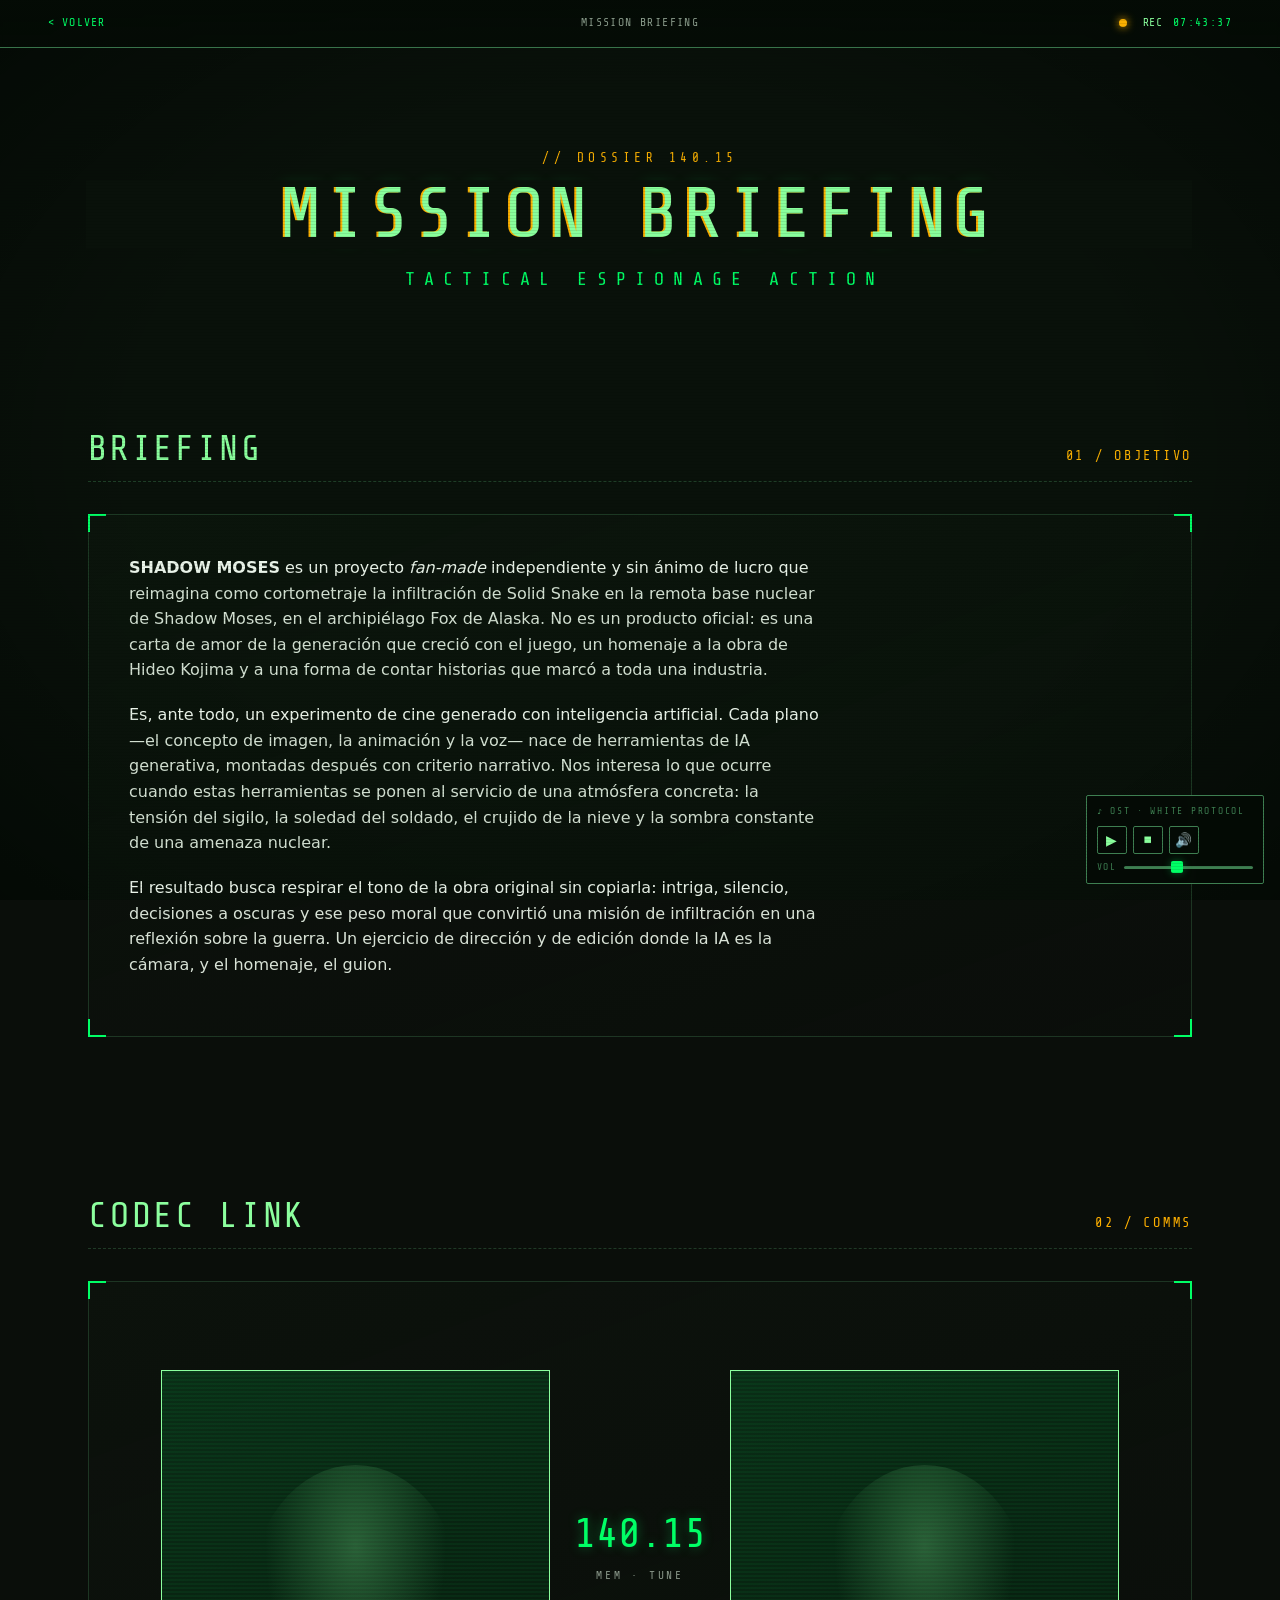
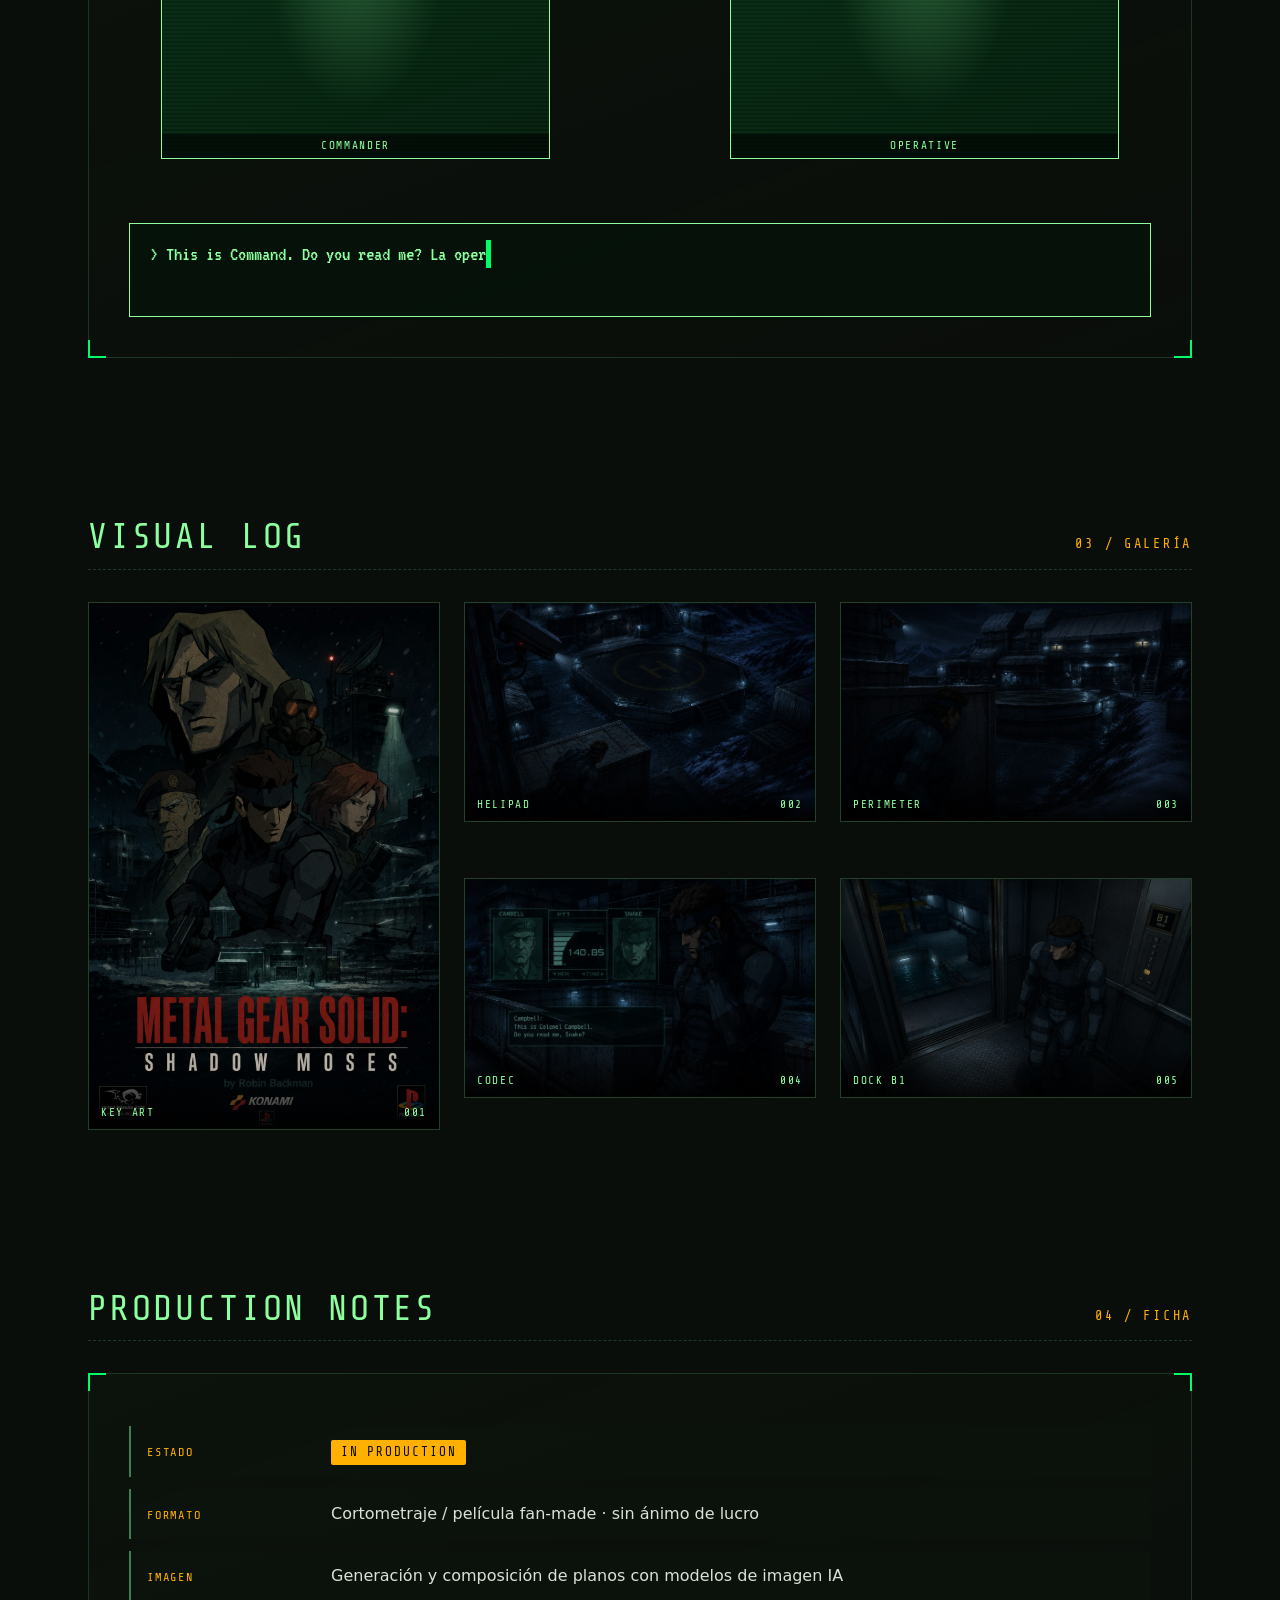
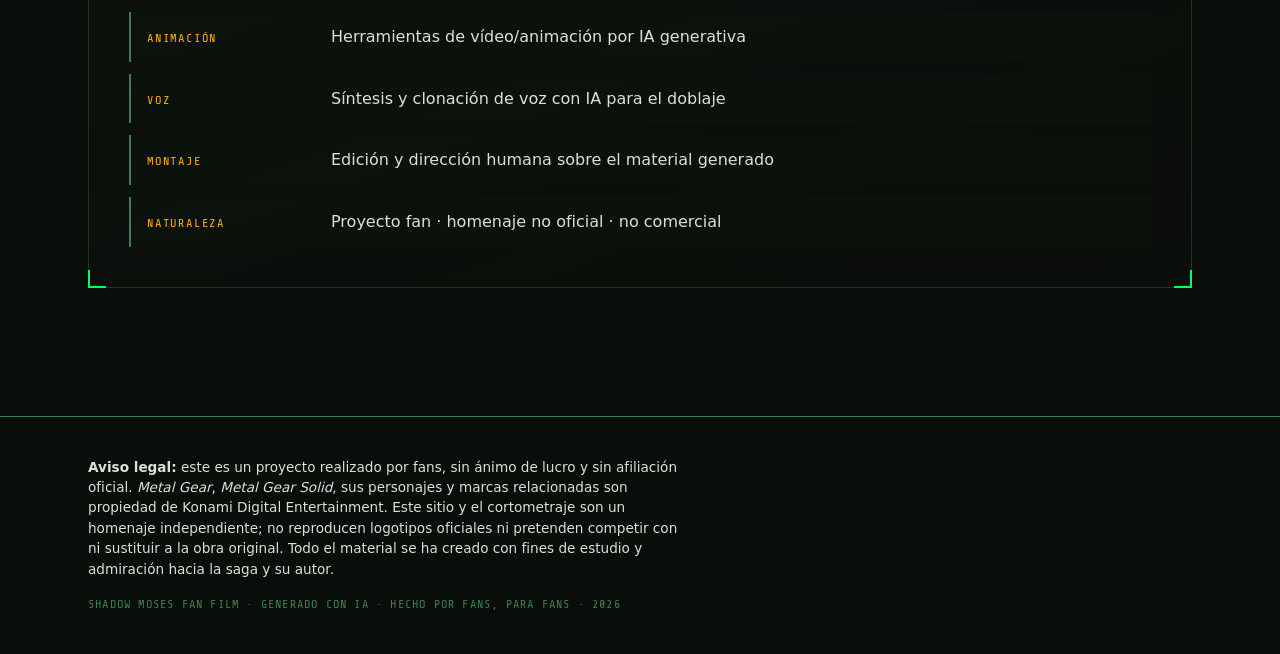
==== proyecto.html @ f2af7241 "feat: SHADOW MOSES fan-film site — landing with CODEC intro (call + voice) and project page with gal" ====
<!DOCTYPE html>
<html lang="es">
<head>
  <meta charset="UTF-8">
  <meta name="viewport" content="width=device-width, initial-scale=1.0">
  <title>MISSION BRIEFING — SHADOW MOSES · El Proyecto</title>
  <meta name="description" content="Briefing del fan film SHADOW MOSES: un experimento de cine con IA que reimagina la infiltración de Solid Snake. Galería, notas de producción y disclaimer.">
  <meta name="theme-color" content="#0a0e0a">

  <link rel="preconnect" href="https://fonts.googleapis.com">
  <link rel="preconnect" href="https://fonts.gstatic.com" crossorigin>
  <link href="https://fonts.googleapis.com/css2?family=Share+Tech+Mono&family=VT323&display=swap" rel="stylesheet">

  <link rel="stylesheet" href="css/styles.css">
</head>
<body>
  <a href="#main" class="skip-link">Saltar al contenido</a>
  <div class="crt-overlay" aria-hidden="true"></div>

  <!-- ===== BARRA HUD SUPERIOR con navegación de vuelta ===== -->
  <header class="hud-bar">
    <div class="hud-bar__seg">
      <!-- Navegación de vuelta a la landing -->
      <a href="index.html" class="hud-bar__back">&lt; VOLVER</a>
    </div>
    <div class="hud-bar__seg hud-bar__seg--center">
      <span class="hud-bar__label">MISSION BRIEFING</span>
    </div>
    <div class="hud-bar__seg hud-bar__status">
      <span class="hud-text">REC</span>
      <span class="hud-bar__value" id="hud-clock" aria-hidden="true">--:--:--</span>
    </div>
  </header>

  <main id="main" class="page">
    <div class="container">

      <!-- ===== CABECERA DE PROYECTO ===== -->
      <header class="brief-header reveal">
        <p class="eyebrow">// DOSSIER 140.15</p>
        <h1 class="glitch" data-text="MISSION BRIEFING">MISSION BRIEFING</h1>
        <p class="tagline">TACTICAL ESPIONAGE ACTION</p>
      </header>

      <!-- ===== SECCIÓN 1 · BRIEFING ===== -->
      <section class="section reveal" id="briefing" aria-labelledby="briefing-title">
        <div class="section__head">
          <h2 id="briefing-title">Briefing</h2>
          <span class="section__code">01 / OBJETIVO</span>
        </div>
        <div class="prose hud-frame">
          <span class="hud-frame__corners" aria-hidden="true"></span>
          <p>
            <strong>SHADOW MOSES</strong> es un proyecto <em>fan-made</em> independiente y sin
            ánimo de lucro que reimagina como cortometraje la infiltración de Solid Snake en
            la remota base nuclear de Shadow Moses, en el archipiélago Fox de Alaska. No es un
            producto oficial: es una carta de amor de la generación que creció con el juego,
            un homenaje a la obra de Hideo Kojima y a una forma de contar historias que marcó
            a toda una industria.
          </p>
          <p>
            Es, ante todo, un experimento de cine generado con inteligencia artificial. Cada
            plano —el concepto de imagen, la animación y la voz— nace de herramientas de IA
            generativa, montadas después con criterio narrativo. Nos interesa lo que ocurre
            cuando estas herramientas se ponen al servicio de una atmósfera concreta: la
            tensión del sigilo, la soledad del soldado, el crujido de la nieve y la sombra
            constante de una amenaza nuclear.
          </p>
          <p>
            El resultado busca respirar el tono de la obra original sin copiarla: intriga,
            silencio, decisiones a oscuras y ese peso moral que convirtió una misión de
            infiltración en una reflexión sobre la guerra. Un ejercicio de dirección y de
            edición donde la IA es la cámara, y el homenaje, el guion.
          </p>
        </div>
      </section>

      <!-- ===== SECCIÓN 2 · CODEC (elemento firma) ===== -->
      <section class="section reveal" id="codec" aria-labelledby="codec-title">
        <div class="section__head">
          <h2 id="codec-title">Codec Link</h2>
          <span class="section__code">02 / COMMS</span>
        </div>

        <div class="codec hud-frame">
          <span class="hud-frame__corners" aria-hidden="true"></span>
          <div class="codec__screen">
            <!-- Retrato izquierdo (silueta genérica, sin assets con copyright) -->
            <div class="codec__portrait" aria-hidden="true">
              <span>COMMANDER</span>
            </div>

            <!-- Frecuencia + ondas de audio animadas -->
            <div class="codec__freq">
              <div class="codec__freq-value">140.15</div>
              <div class="codec__freq-label">MEM · TUNE</div>
              <div class="codec__waves" aria-hidden="true">
                <span></span><span></span><span></span><span></span>
                <span></span><span></span><span></span>
              </div>
            </div>

            <!-- Retrato derecho -->
            <div class="codec__portrait" aria-hidden="true">
              <span>OPERATIVE</span>
            </div>
          </div>

          <!-- Caja de diálogo con texto tecleado por JS (fallback en el HTML) -->
          <p class="codec__dialog" data-typed="&gt; This is Command. Do you read me? La operación SHADOW MOSES está en marcha. Buena suerte.">
            &gt; This is Command. Do you read me? La operación SHADOW MOSES está en marcha. Buena suerte.
          </p>
        </div>
      </section>

      <!-- ===== SECCIÓN 3 · GALERÍA / VISUAL LOG ===== -->
      <section class="section reveal" id="galeria" aria-labelledby="galeria-title">
        <div class="section__head">
          <h2 id="galeria-title">Visual Log</h2>
          <span class="section__code">03 / GALERÍA</span>
        </div>

        <!-- Galería estática (funciona sin JS y es accesible). El JS la mejora
             con un lightbox. Cada botón dispara el visor a pantalla completa.
             onerror oculta la imagen si faltara, para no romper el layout. -->
        <div class="gallery" id="gallery">

          <!-- Póster: plano destacado (ocupa 2 filas en desktop, orientación vertical) -->
          <button type="button" class="gallery__item gallery__item--feature"
                  data-full="assets/img/poster.jpg"
                  data-caption="Póster oficial del fan film · Shadow Moses">
            <img src="assets/img/poster.jpg"
                 alt="Póster del fan film: montaje de los personajes principales sobre la base nevada de Shadow Moses de noche."
                 loading="lazy" onerror="this.closest('.gallery__item').remove()">
            <span class="gallery__label"><span>KEY ART</span><span>001</span></span>
          </button>

          <button type="button" class="gallery__item"
                  data-full="assets/img/helipad.jpg"
                  data-caption="Infiltración junto al helipuerto · cámara de vigilancia activa">
            <img src="assets/img/helipad.jpg"
                 alt="El protagonista, agazapado tras una caja de carga junto a un helipuerto con la letra H, vigilado por una cámara de seguridad."
                 loading="lazy" onerror="this.closest('.gallery__item').remove()">
            <span class="gallery__label"><span>HELIPAD</span><span>002</span></span>
          </button>

          <button type="button" class="gallery__item"
                  data-full="assets/img/perimeter.jpg"
                  data-caption="Perímetro exterior de la base · aproximación nocturna">
            <img src="assets/img/perimeter.jpg"
                 alt="El protagonista pegado a un muro exterior, observando el complejo de la base bajo la nieve mientras una cámara barre la zona."
                 loading="lazy" onerror="this.closest('.gallery__item').remove()">
            <span class="gallery__label"><span>PERIMETER</span><span>003</span></span>
          </button>

          <button type="button" class="gallery__item"
                  data-full="assets/img/codec.jpg"
                  data-caption="Enlace CODEC · comunicación con el mando">
            <img src="assets/img/codec.jpg"
                 alt="Pantalla de comunicación estilo CODEC con dos retratos y la frecuencia 140.85, mientras el operativo habla por radio."
                 loading="lazy" onerror="this.closest('.gallery__item').remove()">
            <span class="gallery__label"><span>CODEC</span><span>004</span></span>
          </button>

          <button type="button" class="gallery__item"
                  data-full="assets/img/dock-b1.jpg"
                  data-caption="Descenso al dock · nivel B1">
            <img src="assets/img/dock-b1.jpg"
                 alt="El operativo dentro de un ascensor con el panel marcando el nivel B1 (DOCK), con el hangar visible al fondo."
                 loading="lazy" onerror="this.closest('.gallery__item').remove()">
            <span class="gallery__label"><span>DOCK B1</span><span>005</span></span>
          </button>
        </div>
      </section>

      <!-- ===== SECCIÓN 4 · PRODUCTION NOTES (ficha técnica) ===== -->
      <section class="section reveal" id="notas" aria-labelledby="notas-title">
        <div class="section__head">
          <h2 id="notas-title">Production Notes</h2>
          <span class="section__code">04 / FICHA</span>
        </div>

        <div class="specs hud-frame">
          <span class="hud-frame__corners" aria-hidden="true"></span>
          <div class="specs__row">
            <span class="specs__key">Estado</span>
            <span class="specs__val"><span class="status-tag">IN PRODUCTION</span></span>
          </div>
          <div class="specs__row">
            <span class="specs__key">Formato</span>
            <span class="specs__val">Cortometraje / película fan-made · sin ánimo de lucro</span>
          </div>
          <div class="specs__row">
            <span class="specs__key">Imagen</span>
            <span class="specs__val">Generación y composición de planos con modelos de imagen IA</span>
          </div>
          <div class="specs__row">
            <span class="specs__key">Animación</span>
            <span class="specs__val">Herramientas de vídeo/animación por IA generativa</span>
          </div>
          <div class="specs__row">
            <span class="specs__key">Voz</span>
            <span class="specs__val">Síntesis y clonación de voz con IA para el doblaje</span>
          </div>
          <div class="specs__row">
            <span class="specs__key">Montaje</span>
            <span class="specs__val">Edición y dirección humana sobre el material generado</span>
          </div>
          <div class="specs__row">
            <span class="specs__key">Naturaleza</span>
            <span class="specs__val">Proyecto fan · homenaje no oficial · no comercial</span>
          </div>
        </div>
      </section>

    </div>

    <!-- ===== FOOTER con disclaimer legal ===== -->
    <footer class="site-footer">
      <div class="container">
        <p class="disclaimer">
          <strong>Aviso legal:</strong> este es un proyecto realizado por fans, sin ánimo de
          lucro y sin afiliación oficial. <em>Metal Gear</em>, <em>Metal Gear Solid</em>, sus
          personajes y marcas relacionadas son propiedad de Konami Digital Entertainment.
          Este sitio y el cortometraje son un homenaje independiente; no reproducen logotipos
          oficiales ni pretenden competir con ni sustituir a la obra original. Todo el material
          se ha creado con fines de estudio y admiración hacia la saga y su autor.
        </p>
        <p class="credits">
          SHADOW MOSES FAN FILM · GENERADO CON IA · HECHO POR FANS, PARA FANS · 2026
        </p>
      </div>
    </footer>
  </main>

  <!-- Caja de alerta "!" que parpadea al llegar a la galería -->
  <div class="alert-flash" id="alert-flash" aria-hidden="true">!</div>

  <!-- ===== LIGHTBOX (visor de la galería, controlado por JS) ===== -->
  <div class="lightbox" id="lightbox" role="dialog" aria-modal="true" aria-label="Visor de imagen">
    <figure class="lightbox__figure">
      <button type="button" class="lightbox__close" id="lightbox-close" aria-label="Cerrar visor">[ X ] CERRAR</button>
      <img src="" alt="" id="lightbox-img">
      <figcaption class="lightbox__caption" id="lightbox-caption"></figcaption>
    </figure>
  </div>

  <!-- ===== MÚSICA DE FONDO + CONTROLES =====
       La pista arranca 2 s tras cargar (ver initBackgroundMusic en main.js).
       loop: se repite mientras se navega la página. -->
  <div class="bg-audio" id="bg-audio" role="group" aria-label="Control de música de fondo">
    <span class="bg-audio__title" aria-hidden="true">♪ OST · WHITE PROTOCOL</span>
    <div class="bg-audio__controls">
      <!-- Play / Pausa (alterna) -->
      <button type="button" class="bg-audio__btn" id="bg-toggle" aria-label="Reproducir música">▶</button>
      <!-- Stop: detiene y rebobina al inicio -->
      <button type="button" class="bg-audio__btn" id="bg-stop" aria-label="Detener música">■</button>
      <!-- Mute (alterna) -->
      <button type="button" class="bg-audio__btn" id="bg-mute" aria-pressed="false" aria-label="Silenciar música">🔊</button>
    </div>
    <!-- Control de volumen (0–100). El JS lo sincroniza con audio.volume -->
    <label class="bg-audio__volume">
      <span class="bg-audio__volume-icon" aria-hidden="true">VOL</span>
      <input type="range" id="bg-volume" class="bg-audio__slider"
             min="0" max="100" value="40" step="1"
             aria-label="Volumen de la música">
    </label>
    <audio id="bg-music" src="assets/audio/White%20Protocol-project-track.mp3" loop preload="auto"></audio>
  </div>

  <script src="js/main.js" defer></script>
</body>
</html>
---- css/styles.css ----
/* =============================================================================
   SHADOW MOSES · Fan Film — Hoja de estilos principal
   -----------------------------------------------------------------------------
   Dirección de arte: puesto de mando de infiltración. Negro fósforo + verde
   CODEC como voz principal, ámbar para alerta y rojo SOLO para el icónico "!".
   Organización del archivo:
     0. Reset y base
     1. Variables de diseño (:root)  ← paleta y tipografía centralizadas
     2. Capas de atmósfera CRT (scanlines, vignette, flicker)
     3. Tipografía y utilidades de texto
     4. HUD: barra fija superior y marcos con corchetes [ ]
     5. Botones / CTA estilo videojuego
     6. Landing (index.html): hero, glitch, alerta "!"
     7. Proyecto (proyecto.html): briefing, CODEC, galería, ficha, footer
     8. Lightbox de la galería
     9. Animaciones de aparición al hacer scroll
    10. Responsive (móvil primero → tablet → desktop)
    11. prefers-reduced-motion (accesibilidad de movimiento)
   ============================================================================= */

/* =========================================================
   0. RESET Y BASE
   ========================================================= */
*,
*::before,
*::after {
  box-sizing: border-box;
  margin: 0;
  padding: 0;
}

html {
  scroll-behavior: smooth;
  /* Compensa la barra HUD fija al saltar a anclas internas */
  scroll-padding-top: 4.5rem;
}

/* =========================================================
   1. VARIABLES DE DISEÑO
   Toda la paleta y la tipografía viven aquí para mantener
   coherencia y poder ajustar el "tono" en un solo sitio.
   ========================================================= */
:root {
  /* --- Paleta --- */
  --bg: #0a0e0a;              /* Negro casi total con tinte verde */
  --bg-2: #0d140d;            /* Panel/superficie ligeramente elevada */
  --bg-3: #10190f;            /* Superficie de tarjeta */
  --green: #8cff9e;           /* Verde fósforo principal (texto HUD) */
  --green-bright: #00ff66;    /* Verde intenso (acentos, brillos) */
  --green-dim: #3f7d52;       /* Verde apagado (bordes, texto secundario) */
  --green-glow: rgba(0, 255, 102, 0.35); /* Halo para sombras/glow */
  --amber: #ffb000;           /* Ámbar de alerta (acentos y estados) */
  --red: #ff2b2b;             /* Rojo alarma — RESERVADO al "!" */
  --text: #d8e2d6;            /* Blanco sucio para lectura larga */
  --text-dim: #8a988a;        /* Texto atenuado / metadatos */

  /* --- Tipografía --- */
  /* Share Tech Mono: mono técnico para HUD y titulares (interfaz táctica) */
  --font-hud: "Share Tech Mono", ui-monospace, "Courier New", monospace;
  /* VT323: fósforo CRT para el texto "tecleado" del CODEC */
  --font-crt: "VT323", "Share Tech Mono", monospace;
  /* Sans del sistema para párrafos: carga cero + máxima legibilidad */
  --font-body: system-ui, -apple-system, "Segoe UI", Roboto, Helvetica, Arial, sans-serif;

  /* --- Layout --- */
  --hud-height: 3rem;
  --maxw: 1200px;
  --gutter: clamp(1rem, 4vw, 3rem);
  --border-hud: 1px solid var(--green-dim);
  --radius: 2px; /* Esquinas casi rectas: estética de interfaz militar */
}

/* =========================================================
   2. CAPAS DE ATMÓSFERA CRT
   Overlay fijo sobre TODO el sitio. pointer-events:none para
   no interferir con clics. aria-hidden en el HTML.
   ========================================================= */
body {
  background-color: var(--bg);
  color: var(--text);
  font-family: var(--font-body);
  line-height: 1.6;
  min-height: 100vh;
  overflow-x: hidden;
  /* Vignette sutil: oscurece los bordes como un monitor CRT */
  background-image: radial-gradient(
    ellipse at center,
    transparent 55%,
    rgba(0, 0, 0, 0.55) 100%
  );
  background-attachment: fixed;
}

/* Scanlines finas + leve flicker, en una capa independiente */
.crt-overlay {
  position: fixed;
  inset: 0;
  z-index: 9000;
  pointer-events: none;
}

.crt-overlay::before {
  /* Líneas de barrido horizontales muy sutiles */
  content: "";
  position: absolute;
  inset: 0;
  background: repeating-linear-gradient(
    to bottom,
    rgba(0, 0, 0, 0) 0,
    rgba(0, 0, 0, 0) 2px,
    rgba(0, 0, 0, 0.18) 3px,
    rgba(0, 0, 0, 0.18) 3px
  );
  background-size: 100% 3px;
}

.crt-overlay::after {
  /* Flicker global apenas perceptible */
  content: "";
  position: absolute;
  inset: 0;
  background: rgba(0, 255, 102, 0.015);
  animation: flicker 4s infinite steps(60);
}

@keyframes flicker {
  0%, 96%, 100% { opacity: 0.10; }
  97% { opacity: 0.35; }
  98% { opacity: 0.05; }
  99% { opacity: 0.28; }
}

/* =========================================================
   3. TIPOGRAFÍA Y UTILIDADES
   ========================================================= */
h1, h2, h3, .hud-text {
  font-family: var(--font-hud);
  font-weight: 400;
  letter-spacing: 0.08em;
  text-transform: uppercase;
  color: var(--green);
  line-height: 1.1;
}

p { color: var(--text); }

a { color: var(--green-bright); text-decoration: none; }
a:hover { text-decoration: underline; }

/* Enlace "saltar al contenido" para lectores de pantalla / teclado */
.skip-link {
  position: absolute;
  left: -9999px;
  top: 0;
  background: var(--green-bright);
  color: #000;
  padding: 0.6rem 1rem;
  z-index: 9999;
  font-family: var(--font-hud);
}
.skip-link:focus {
  left: 1rem;
  top: 1rem;
}

/* Foco visible y consistente en TODA la interfaz (accesibilidad) */
:focus-visible {
  outline: 2px solid var(--amber);
  outline-offset: 3px;
}

/* "Eyebrow": etiqueta pequeña sobre un titular (dato de HUD) */
.eyebrow {
  font-family: var(--font-hud);
  font-size: 0.8rem;
  letter-spacing: 0.35em;
  color: var(--amber);
  text-transform: uppercase;
  display: inline-block;
  margin-bottom: 0.75rem;
}

/* Cursor de terminal que parpadea (para efecto de tecleo) */
.cursor {
  display: inline-block;
  width: 0.6ch;
  background: var(--green-bright);
  color: transparent;
  animation: blink 1s steps(2, start) infinite;
}
@keyframes blink { 50% { opacity: 0; } }

.container {
  width: 100%;
  max-width: var(--maxw);
  margin-inline: auto;
  padding-inline: var(--gutter);
}

/* =========================================================
   4. HUD: BARRA FIJA SUPERIOR + MARCOS CON CORCHETES
   ========================================================= */
.hud-bar {
  position: fixed;
  top: 0;
  left: 0;
  right: 0;
  height: var(--hud-height);
  z-index: 8000;
  /* Grid de 3 columnas simétricas: la del medio (auto) queda centrada
     respecto al viewport, alineada con el contenido centrado del hero.
     minmax(0,1fr) evita que un lado más ancho desplace el centro. */
  display: grid;
  grid-template-columns: minmax(0, 1fr) auto minmax(0, 1fr);
  align-items: center;
  gap: 1rem;
  padding-inline: var(--gutter);
  background: linear-gradient(180deg, rgba(5, 8, 5, 0.96), rgba(5, 8, 5, 0.75));
  border-bottom: var(--border-hud);
  font-family: var(--font-hud);
  font-size: 0.72rem;
  letter-spacing: 0.12em;
  color: var(--green);
  text-transform: uppercase;
  backdrop-filter: blur(2px);
}

.hud-bar__seg {
  display: flex;
  align-items: center;
  gap: 0.6rem;
  white-space: nowrap;
  min-width: 0; /* permite que el grid recorte sin desbordar */
}
/* Alineación de cada segmento dentro de su columna del grid */
.hud-bar > .hud-bar__seg:first-child { justify-self: start; }
.hud-bar__seg--center { justify-self: center; text-align: center; }
.hud-bar > .hud-bar__seg:last-child { justify-self: end; }

/* Punto de estado que "respira" en ámbar */
.hud-bar__status::before {
  content: "";
  display: inline-block;
  width: 8px;
  height: 8px;
  border-radius: 50%;
  background: var(--amber);
  box-shadow: 0 0 8px var(--amber);
  margin-right: 0.4rem;
  vertical-align: middle;
  animation: pulse 2s ease-in-out infinite;
}
@keyframes pulse {
  0%, 100% { opacity: 1; transform: scale(1); }
  50% { opacity: 0.4; transform: scale(0.8); }
}

.hud-bar__label { color: var(--text-dim); }
.hud-bar__value { color: var(--green-bright); }

/* Enlace de navegación de vuelta (en proyecto.html) */
.hud-bar__back {
  color: var(--green-bright);
  font-family: var(--font-hud);
  letter-spacing: 0.1em;
}

/* Marco HUD reutilizable con corchetes [ ] en las esquinas.
   Se aplica con la clase .hud-frame; los corchetes son pseudo-elementos. */
.hud-frame {
  position: relative;
  border: 1px solid rgba(63, 125, 82, 0.35);
  padding: clamp(1.25rem, 4vw, 2.5rem);
  background: linear-gradient(160deg, rgba(13, 20, 13, 0.6), rgba(10, 14, 10, 0.3));
}
/* Corchete superior-izquierdo y superior-derecho */
.hud-frame::before,
.hud-frame::after {
  content: "";
  position: absolute;
  width: 18px;
  height: 18px;
  border-color: var(--green-bright);
  border-style: solid;
  border-width: 0;
}
.hud-frame::before { top: -1px; left: -1px; border-top-width: 2px; border-left-width: 2px; }
.hud-frame::after  { top: -1px; right: -1px; border-top-width: 2px; border-right-width: 2px; }

/* Corchetes inferiores mediante un span decorativo opcional */
.hud-frame__corners::before,
.hud-frame__corners::after {
  content: "";
  position: absolute;
  width: 18px;
  height: 18px;
  border-color: var(--green-bright);
  border-style: solid;
  border-width: 0;
}
.hud-frame__corners::before { bottom: -1px; left: -1px; border-bottom-width: 2px; border-left-width: 2px; }
.hud-frame__corners::after  { bottom: -1px; right: -1px; border-bottom-width: 2px; border-right-width: 2px; }

/* =========================================================
   5. BOTONES / CTA ESTILO VIDEOJUEGO
   ========================================================= */
.btn {
  --btn-color: var(--green-bright);
  display: inline-flex;
  align-items: center;
  gap: 0.75rem;
  font-family: var(--font-hud);
  font-size: 1.05rem;
  letter-spacing: 0.15em;
  text-transform: uppercase;
  color: var(--btn-color);
  background: transparent;
  border: 1px solid var(--btn-color);
  padding: 0.9rem 2rem;
  cursor: pointer;
  border-radius: var(--radius);
  position: relative;
  overflow: hidden;
  transition: color 0.2s ease, box-shadow 0.2s ease, transform 0.2s ease;
}
/* Relleno que barre de izquierda a derecha al pasar el ratón */
.btn::before {
  content: "";
  position: absolute;
  inset: 0;
  background: var(--btn-color);
  transform: scaleX(0);
  transform-origin: left;
  transition: transform 0.25s ease;
  z-index: -1;
}
.btn:hover,
.btn:focus-visible {
  color: #05110a;
  box-shadow: 0 0 24px var(--green-glow);
  transform: translateY(-2px);
  text-decoration: none;
}
.btn:hover::before,
.btn:focus-visible::before { transform: scaleX(1); }

/* =========================================================
   6. LANDING (index.html)
   ========================================================= */
.hero {
  min-height: 100vh;
  display: flex;
  flex-direction: column;
  justify-content: center;
  align-items: center;
  text-align: center;
  padding: calc(var(--hud-height) + 2rem) var(--gutter) 4rem;
  position: relative;
}

/* Rejilla táctica de fondo muy tenue en el hero */
.hero::before {
  content: "";
  position: absolute;
  inset: 0;
  background-image:
    linear-gradient(rgba(63, 125, 82, 0.06) 1px, transparent 1px),
    linear-gradient(90deg, rgba(63, 125, 82, 0.06) 1px, transparent 1px);
  background-size: 48px 48px;
  mask-image: radial-gradient(ellipse at center, #000 30%, transparent 75%);
  pointer-events: none;
}

.hero__inner {
  position: relative;
  z-index: 1;
  max-width: 860px;
}

.hero__freq {
  font-family: var(--font-hud);
  color: var(--amber);
  letter-spacing: 0.3em;
  font-size: 0.85rem;
  margin-bottom: 1.5rem;
}

/* Título principal con efecto glitch.
   El texto se duplica vía atributo data-text en ::before y ::after. */
.glitch {
  position: relative;
  font-size: clamp(3rem, 14vw, 8.5rem);
  color: var(--green);
  text-shadow: 0 0 18px var(--green-glow);
  margin: 0 auto 1rem;
  line-height: 0.95;
}
.glitch::before,
.glitch::after {
  content: attr(data-text);
  position: absolute;
  inset: 0;
  background: var(--bg);
  overflow: hidden;
}
/* Capa roja desplazada */
.glitch::before {
  left: 2px;
  text-shadow: -2px 0 var(--red);
  clip-path: inset(0 0 0 0);
  animation: glitch-top 3.5s infinite linear alternate-reverse;
}
/* Capa ámbar/verde desplazada */
.glitch::after {
  left: -2px;
  text-shadow: -2px 0 var(--amber);
  clip-path: inset(0 0 0 0);
  animation: glitch-bottom 2.8s infinite linear alternate-reverse;
}
@keyframes glitch-top {
  0%, 90%, 100% { clip-path: inset(0 0 100% 0); transform: translate(0); }
  92% { clip-path: inset(0 0 55% 0); transform: translate(-4px, -2px); }
  94% { clip-path: inset(30% 0 40% 0); transform: translate(4px, 2px); }
  96% { clip-path: inset(10% 0 70% 0); transform: translate(-3px, 0); }
}
@keyframes glitch-bottom {
  0%, 88%, 100% { clip-path: inset(100% 0 0 0); transform: translate(0); }
  90% { clip-path: inset(60% 0 10% 0); transform: translate(4px, 1px); }
  93% { clip-path: inset(45% 0 30% 0); transform: translate(-4px, -1px); }
  97% { clip-path: inset(75% 0 5% 0); transform: translate(3px, 2px); }
}

.tagline {
  font-family: var(--font-hud);
  color: var(--green-bright);
  letter-spacing: 0.5em;
  font-size: clamp(0.8rem, 2.5vw, 1.15rem);
  margin-bottom: 1.5rem;
  padding-left: 0.5em; /* compensa el letter-spacing final */
}

.hero__subtitle {
  color: var(--text);
  max-width: 46ch;
  margin: 0 auto 1rem;
  font-size: 1rem;
}
.hero__subtitle strong { color: var(--amber); font-weight: 600; }

/* Línea "tecleada" por JS antes del botón */
.hero__typed {
  font-family: var(--font-crt);
  font-size: 1.4rem;
  color: var(--green-bright);
  min-height: 1.6em;
  margin: 1.5rem 0 2rem;
}

.hero__actions {
  display: flex;
  flex-direction: column;
  align-items: center;
  gap: 1rem;
}

/* --- Micro-interacción del "!" de alerta --- */
/* Insignia "!" persistente en el hero que pulsa en ámbar y,
   al pasar el ratón, muestra la caja de alerta característica. */
.alert-badge {
  position: relative;
  display: inline-flex;
  align-items: center;
  justify-content: center;
  width: 2.4rem;
  height: 2.4rem;
  margin-top: 1.5rem;
  font-family: var(--font-hud);
  font-size: 1.6rem;
  font-weight: bold;
  color: var(--red);
  border: 2px solid var(--red);
  border-radius: var(--radius);
  cursor: help;
  animation: alert-pulse 1.4s ease-in-out infinite;
}
@keyframes alert-pulse {
  0%, 100% { box-shadow: 0 0 0 0 rgba(255, 43, 43, 0.6); }
  50% { box-shadow: 0 0 0 8px rgba(255, 43, 43, 0); }
}
/* La cajita "! ALERT" que aparece al hacer hover/focus */
.alert-badge__box {
  position: absolute;
  bottom: calc(100% + 10px);
  left: 50%;
  transform: translateX(-50%) scale(0.9);
  opacity: 0;
  pointer-events: none;
  white-space: nowrap;
  background: var(--bg-2);
  border: 1px solid var(--red);
  color: var(--red);
  font-family: var(--font-hud);
  font-size: 0.75rem;
  letter-spacing: 0.2em;
  padding: 0.4rem 0.8rem;
  transition: opacity 0.15s ease, transform 0.15s ease;
}
.alert-badge:hover .alert-badge__box,
.alert-badge:focus-visible .alert-badge__box {
  opacity: 1;
  transform: translateX(-50%) scale(1);
}

/* --- Caja de alerta a pantalla (flash "!" al hacer scroll) --- */
/* Reproduce el momento "!" clásico: cuadro con signo enorme.
   JS le añade/quita la clase .is-active. */
.alert-flash {
  position: fixed;
  top: 30%;
  left: 50%;
  transform: translate(-50%, -50%) scale(0.6);
  z-index: 9500;
  display: flex;
  align-items: center;
  justify-content: center;
  width: clamp(90px, 22vw, 150px);
  height: clamp(90px, 22vw, 150px);
  border: 4px solid var(--red);
  background: rgba(10, 14, 10, 0.9);
  color: var(--red);
  font-family: var(--font-hud);
  font-size: clamp(4rem, 12vw, 7rem);
  font-weight: bold;
  opacity: 0;
  pointer-events: none;
  box-shadow: 0 0 40px rgba(255, 43, 43, 0.5);
}
.alert-flash.is-active {
  animation: alert-flash 0.9s ease-out forwards;
}
@keyframes alert-flash {
  0% { opacity: 0; transform: translate(-50%, -50%) scale(0.4); }
  15% { opacity: 1; transform: translate(-50%, -50%) scale(1.1); }
  30% { transform: translate(-50%, -50%) scale(1); }
  80% { opacity: 1; }
  100% { opacity: 0; transform: translate(-50%, -50%) scale(1); }
}

/* =========================================================
   7. PROYECTO (proyecto.html)
   ========================================================= */
.page {
  padding-top: var(--hud-height);
}

/* Cabecera de la página de proyecto */
.brief-header {
  padding: clamp(3rem, 8vw, 6rem) 0 2rem;
  text-align: center;
}
.brief-header h1 {
  font-size: clamp(2.2rem, 8vw, 4.5rem);
  text-shadow: 0 0 18px var(--green-glow);
}
.brief-header .tagline { justify-self: center; margin-top: 1rem; }

/* Estructura general de secciones */
.section {
  padding-block: clamp(3rem, 7vw, 5rem);
}
.section__head {
  display: flex;
  align-items: baseline;
  gap: 1rem;
  margin-bottom: 2rem;
  border-bottom: 1px dashed rgba(63, 125, 82, 0.4);
  padding-bottom: 0.75rem;
}
.section__head h2 {
  font-size: clamp(1.4rem, 4vw, 2.2rem);
}
/* Marcador de sección con código (encode info real: es un índice de misión) */
.section__code {
  font-family: var(--font-hud);
  color: var(--amber);
  font-size: 0.85rem;
  letter-spacing: 0.2em;
  margin-left: auto;
}

/* Párrafos del briefing */
.prose p {
  max-width: 68ch;
  margin-bottom: 1.2rem;
  color: var(--text);
}
.prose p::first-line { color: #eef4ec; }

/* --- SECCIÓN CODEC (elemento firma) --- */
.codec {
  display: grid;
  grid-template-columns: 1fr;
  gap: 1rem;
  align-items: stretch;
}
.codec__screen {
  display: grid;
  grid-template-columns: 1fr auto 1fr;
  gap: clamp(0.5rem, 2vw, 1.5rem);
  align-items: center;
  padding: clamp(1rem, 3vw, 2rem);
}
/* Retratos del CODEC: recuadros con barrido interno */
.codec__portrait {
  aspect-ratio: 1 / 1;
  border: 1px solid var(--green);
  background:
    repeating-linear-gradient(
      to bottom,
      rgba(0, 255, 102, 0.05) 0,
      rgba(0, 255, 102, 0.05) 2px,
      transparent 2px,
      transparent 4px
    ),
    linear-gradient(160deg, rgba(0, 255, 102, 0.12), rgba(0, 40, 15, 0.4));
  display: flex;
  align-items: flex-end;
  justify-content: center;
  position: relative;
  overflow: hidden;
}
.codec__portrait span {
  font-family: var(--font-hud);
  font-size: 0.7rem;
  color: var(--green);
  background: rgba(0, 0, 0, 0.6);
  width: 100%;
  text-align: center;
  padding: 0.2rem;
  letter-spacing: 0.15em;
}
/* Silueta genérica (sin usar assets con copyright) */
.codec__portrait::before {
  content: "";
  position: absolute;
  bottom: 1.4rem;
  width: 55%;
  height: 70%;
  background: radial-gradient(ellipse at 50% 30%, rgba(140,255,158,0.25), transparent 60%);
  border-radius: 50% 50% 40% 40%;
}

/* Zona central: frecuencia + ondas de audio animadas */
.codec__freq {
  text-align: center;
}
.codec__freq-value {
  font-family: var(--font-hud);
  font-size: clamp(1.5rem, 5vw, 2.6rem);
  color: var(--green-bright);
  text-shadow: 0 0 12px var(--green-glow);
}
.codec__freq-label {
  font-family: var(--font-hud);
  font-size: 0.7rem;
  letter-spacing: 0.25em;
  color: var(--text-dim);
}
/* Barras de audio que "laten" */
.codec__waves {
  display: flex;
  align-items: flex-end;
  justify-content: center;
  gap: 3px;
  height: 34px;
  margin-top: 0.6rem;
}
.codec__waves span {
  display: block;
  width: 4px;
  background: var(--green-bright);
  animation: wave 1s ease-in-out infinite;
}
.codec__waves span:nth-child(1) { animation-delay: 0s; }
.codec__waves span:nth-child(2) { animation-delay: 0.1s; }
.codec__waves span:nth-child(3) { animation-delay: 0.2s; }
.codec__waves span:nth-child(4) { animation-delay: 0.3s; }
.codec__waves span:nth-child(5) { animation-delay: 0.15s; }
.codec__waves span:nth-child(6) { animation-delay: 0.25s; }
.codec__waves span:nth-child(7) { animation-delay: 0.05s; }
@keyframes wave {
  0%, 100% { height: 20%; opacity: 0.6; }
  50% { height: 100%; opacity: 1; }
}

/* Caja de diálogo del CODEC con texto tecleado */
.codec__dialog {
  margin-top: 1rem;
  border: 1px solid var(--green);
  padding: 1rem 1.25rem;
  background: rgba(0, 20, 8, 0.5);
  font-family: var(--font-crt);
  font-size: 1.3rem;
  line-height: 1.35;
  color: var(--green);
  min-height: 4.5em;
}
.codec__dialog b { color: var(--green-bright); font-weight: 400; }

/* --- GALERÍA / VISUAL LOG --- */
.gallery {
  display: grid;
  grid-template-columns: 1fr;
  gap: clamp(1rem, 2.5vw, 1.5rem);
}
.gallery__item {
  position: relative;
  border: 1px solid rgba(63, 125, 82, 0.4);
  background: var(--bg-3);
  overflow: hidden;
  cursor: pointer;
  padding: 0;
  aspect-ratio: 16 / 10;
}
.gallery__item img {
  width: 100%;
  height: 100%;
  object-fit: cover;
  display: block;
  transition: transform 0.4s ease, filter 0.4s ease;
  filter: brightness(0.85) saturate(0.9);
}
/* Etiqueta HUD sobre cada plano */
.gallery__label {
  position: absolute;
  left: 0;
  bottom: 0;
  right: 0;
  font-family: var(--font-hud);
  font-size: 0.7rem;
  letter-spacing: 0.15em;
  color: var(--green);
  background: linear-gradient(0deg, rgba(0,0,0,0.85), transparent);
  padding: 1.5rem 0.75rem 0.6rem;
  text-transform: uppercase;
  display: flex;
  justify-content: space-between;
  pointer-events: none;
}
/* Hover: zoom sutil + borde verde iluminado */
.gallery__item:hover img,
.gallery__item:focus-visible img {
  transform: scale(1.06);
  filter: brightness(1.05) saturate(1.1);
}
.gallery__item:hover,
.gallery__item:focus-visible {
  border-color: var(--green-bright);
  box-shadow: 0 0 24px var(--green-glow);
  outline: none;
}
/* Corchetes de HUD en las esquinas de cada plano al hacer hover */
.gallery__item::before,
.gallery__item::after {
  content: "";
  position: absolute;
  width: 14px;
  height: 14px;
  border: 2px solid var(--green-bright);
  opacity: 0;
  transition: opacity 0.3s ease;
  z-index: 2;
}
.gallery__item::before { top: 6px; left: 6px; border-right: 0; border-bottom: 0; }
.gallery__item::after  { bottom: 6px; right: 6px; border-left: 0; border-top: 0; }
.gallery__item:hover::before,
.gallery__item:hover::after,
.gallery__item:focus-visible::before,
.gallery__item:focus-visible::after { opacity: 1; }

/* --- PRODUCTION NOTES (ficha técnica) --- */
.specs {
  display: grid;
  grid-template-columns: 1fr;
  gap: 0.75rem;
}
.specs__row {
  display: grid;
  grid-template-columns: 1fr;
  gap: 0.25rem;
  border-left: 2px solid var(--green-dim);
  padding: 0.75rem 1rem;
  background: rgba(13, 20, 13, 0.5);
}
.specs__key {
  font-family: var(--font-hud);
  font-size: 0.75rem;
  letter-spacing: 0.15em;
  color: var(--amber);
  text-transform: uppercase;
}
.specs__val { color: var(--text); }
/* Estado "IN PRODUCTION" resaltado */
.status-tag {
  display: inline-block;
  font-family: var(--font-hud);
  font-size: 0.8rem;
  letter-spacing: 0.15em;
  color: var(--bg);
  background: var(--amber);
  padding: 0.15rem 0.6rem;
  border-radius: var(--radius);
}

/* --- FOOTER --- */
.site-footer {
  border-top: var(--border-hud);
  margin-top: 3rem;
  padding-block: 2.5rem;
  font-size: 0.85rem;
  color: var(--text-dim);
}
.site-footer .disclaimer {
  max-width: 70ch;
  margin-bottom: 1rem;
  line-height: 1.5;
}
.site-footer .credits {
  font-family: var(--font-hud);
  letter-spacing: 0.1em;
  color: var(--green-dim);
  font-size: 0.75rem;
}

/* =========================================================
   8. LIGHTBOX DE LA GALERÍA
   ========================================================= */
.lightbox {
  position: fixed;
  inset: 0;
  z-index: 9600;
  display: none;
  align-items: center;
  justify-content: center;
  padding: var(--gutter);
  background: rgba(3, 6, 3, 0.92);
  backdrop-filter: blur(3px);
}
.lightbox.is-open { display: flex; }
.lightbox__figure {
  position: relative;
  max-width: min(1000px, 92vw);
  max-height: 88vh;
}
.lightbox__figure img {
  max-width: 100%;
  max-height: 80vh;
  object-fit: contain;
  border: 1px solid var(--green);
  box-shadow: 0 0 40px var(--green-glow);
}
.lightbox__caption {
  font-family: var(--font-hud);
  font-size: 0.8rem;
  letter-spacing: 0.15em;
  color: var(--green);
  margin-top: 0.75rem;
  text-transform: uppercase;
  text-align: center;
}
.lightbox__close {
  position: absolute;
  top: -2.6rem;
  right: 0;
  font-family: var(--font-hud);
  font-size: 0.9rem;
  letter-spacing: 0.1em;
  color: var(--red);
  background: transparent;
  border: 1px solid var(--red);
  padding: 0.4rem 0.8rem;
  cursor: pointer;
  border-radius: var(--radius);
}
.lightbox__close:hover { background: var(--red); color: #000; }

/* =========================================================
   9. APARICIÓN AL HACER SCROLL (fade/slide sutil)
   El JS añade .is-visible cuando el elemento entra en viewport.
   ========================================================= */
.reveal {
  opacity: 0;
  transform: translateY(24px);
  transition: opacity 0.6s ease, transform 0.6s ease;
}
.reveal.is-visible {
  opacity: 1;
  transform: translateY(0);
}

/* =========================================================
   10. RESPONSIVE (móvil primero → tablet → desktop)
   ========================================================= */

/* Barra HUD responsive: quitamos datos por prioridad al estrechar la
   pantalla para que el texto no se amontone ni se corte. */
/* Fuera las coordenadas largas (lo primero que sobra) */
@media (max-width: 900px) {
  .hud-bar__coords { display: none; }
}
/* Fuera "CLASSIFIED" */
@media (max-width: 640px) {
  .hud-bar__classified { display: none; }
}
/* En móvil: fuera el segmento central y algo menos de fuente/hueco.
   Quedan solo lo esencial (ubicación a la izquierda y reloj a la derecha). */
@media (max-width: 560px) {
  .hud-bar__seg--center { display: none; }
  .hud-bar {
    font-size: 0.6rem;
    gap: 0.6rem;
    letter-spacing: 0.06em;
  }
}

/* Tablet: galería a 2 columnas y ficha en filas de 2 columnas */
@media (min-width: 600px) {
  .gallery { grid-template-columns: repeat(2, 1fr); }
  .specs__row { grid-template-columns: 180px 1fr; align-items: baseline; }
  .hero__actions { flex-direction: row; }
}

/* Desktop: galería a 3 columnas.
   El primer plano (el póster) ocupa 2 filas para destacarlo. */
@media (min-width: 900px) {
  .gallery { grid-template-columns: repeat(3, 1fr); }
  .gallery__item--feature {
    grid-row: span 2;
    aspect-ratio: 2 / 3; /* respeta la orientación vertical del póster */
  }
}

/* =========================================================
   11. PREFERS-REDUCED-MOTION
   Si el usuario pide menos movimiento, apagamos glitch, flicker,
   scanlines animadas, ondas, pulsos y las apariciones al scroll.
   ========================================================= */
@media (prefers-reduced-motion: reduce) {
  *,
  *::before,
  *::after {
    animation-duration: 0.001ms !important;
    animation-iteration-count: 1 !important;
    transition-duration: 0.001ms !important;
    scroll-behavior: auto !important;
  }
  .crt-overlay::after { display: none; }          /* sin flicker */
  .glitch::before,
  .glitch::after { display: none; }               /* sin glitch */
  .reveal { opacity: 1; transform: none; }        /* contenido siempre visible */
  .codec__waves span { height: 60%; }             /* ondas estáticas */
  .alert-badge { animation: none; }
}

/* =========================================================
   12. TRANSICIÓN CODEC (overlay de intro en la landing)
   Extraído de la antigua demo autónoma e integrado aquí.
   TODO va namespaced bajo .codec-tx para no colisionar con el
   CODEC decorativo de proyecto.html (.codec) ni con clases
   genéricas. Hereda todas las variables del sistema (:root);
   no se declaran variables nuevas. Reutiliza @keyframes blink
   (definido en la sección 3 para .cursor).
   ========================================================= */
.codec-tx {
  position: fixed;
  inset: 0;
  z-index: 9700;              /* por encima del .crt-overlay (9000) */
  display: flex;
  flex-direction: column;
  align-items: center;
  justify-content: center;
  padding: 20px;
  background: var(--bg);
  color: var(--green);
  font-family: var(--font-hud);
}
.codec-tx[hidden] { display: none; }   /* oculto por defecto */

/* Fundido de salida: atenúa SOLO el contenido y mantiene el fondo negro
   del overlay siempre opaco. Así la landing de detrás nunca se ve durante
   la redirección a proyecto.html (evita el "flash" de la landing). */
.codec-tx__rec,
.codec-tx__box,
.codec-tx__skip,
.codec-tx__mute {
  transition: opacity 0.5s ease;
}
.codec-tx.is-closing .codec-tx__rec,
.codec-tx.is-closing .codec-tx__box,
.codec-tx.is-closing .codec-tx__skip,
.codec-tx.is-closing .codec-tx__mute {
  opacity: 0;
}

/* Indicador REC superior */
.codec-tx__rec {
  position: fixed;
  top: 0; left: 0; right: 0;
  display: flex;
  justify-content: flex-end;
  padding: 12px 18px;
  font-size: 11px;
  letter-spacing: 0.18em;
  color: var(--red);
  border-bottom: 1px solid rgba(63, 125, 82, 0.35);
}
.codec-tx__rec b {
  display: inline-block;
  width: 8px; height: 8px;
  border-radius: 50%;
  background: var(--red);
  margin-right: 6px;
  vertical-align: middle;
  animation: blink 1s steps(2) infinite;
}

/* Caja principal del CODEC */
.codec-tx__box {
  width: min(760px, 94vw);
  border: 1px solid var(--green-dim);
  background: linear-gradient(180deg, rgba(10, 20, 12, 0.9), rgba(4, 8, 5, 0.95));
  box-shadow: 0 0 40px rgba(0, 0, 0, 0.8), inset 0 0 60px rgba(0, 0, 0, 0.6);
}

/* Cabecera: frecuencia + estado de llamada */
.codec-tx__freq {
  display: flex;
  justify-content: space-between;
  align-items: center;
  padding: 10px 16px;
  border-bottom: 1px solid rgba(63, 125, 82, 0.4);
  font-size: 13px;
  letter-spacing: 0.2em;
  color: var(--green);
}
.codec-tx__num { color: var(--green-bright); }
.codec-tx__status { color: var(--amber); }

/* Retratos */
.codec-tx__faces { display: flex; }
.codec-tx__face { flex: 1; padding: 20px; position: relative; }
.codec-tx__face + .codec-tx__face { border-left: 1px solid rgba(63, 125, 82, 0.3); }
.codec-tx__portrait {
  aspect-ratio: 1 / 1;
  width: 100%;
  max-width: 180px;
  margin: 0 auto;
  border: 1px solid var(--green-dim);
  position: relative;
  overflow: hidden;
  background: #081208;
}
.codec-tx__portrait svg {
  width: 100%; height: 100%;
  display: block;
  filter: drop-shadow(0 0 4px var(--green-glow));
}
/* scanlines dentro del retrato */
.codec-tx__portrait::after {
  content: "";
  position: absolute;
  inset: 0;
  background: repeating-linear-gradient(0deg, rgba(0,0,0,.35) 0 1px, transparent 1px 2px);
}
.codec-tx__name {
  text-align: center;
  margin-top: 12px;
  font-size: 12px;
  letter-spacing: 0.22em;
  color: var(--green);
}
/* Snake "vibra" mientras habla (JS añade .is-talking) */
.codec-tx__face.is-talking .codec-tx__portrait {
  animation: codec-talk 0.18s steps(2) infinite;
}
@keyframes codec-talk {
  50% { box-shadow: inset 0 0 18px var(--green-glow); }
}

/* Onda de audio */
.codec-tx__wave {
  display: flex;
  align-items: flex-end;
  justify-content: center;
  gap: 3px;
  height: 34px;
  margin: 10px 0;
}
.codec-tx__wave span {
  width: 3px;
  background: var(--green);
  height: 4px;
  opacity: 0.5;
}

/* Subtítulos */
.codec-tx__subs {
  min-height: 78px;
  padding: 18px 22px 8px;
  border-top: 1px solid rgba(63, 125, 82, 0.4);
  font-size: clamp(15px, 2.6vw, 19px);
  line-height: 1.5;
  color: var(--text);
  letter-spacing: 0.02em;
}
.codec-tx__caret {
  display: inline-block;
  width: 9px;
  height: 1.05em;
  background: var(--green);
  margin-left: 3px;
  vertical-align: -2px;
  animation: blink 1s steps(2) infinite;
}

/* Barra de progreso de la transmisión */
.codec-tx__conn { padding: 0 22px 16px; }
.codec-tx__conn-label {
  font-size: 10px;
  letter-spacing: 0.25em;
  color: var(--green-dim);
  margin-bottom: 6px;
}
.codec-tx__bar {
  height: 3px;
  background: rgba(63, 125, 82, 0.3);
  position: relative;
}
.codec-tx__bar i {
  position: absolute;
  inset: 0 100% 0 0;
  background: var(--green-bright);
  box-shadow: 0 0 10px var(--green-bright);
  transition: right 0.2s linear;
}

/* SKIP (siempre visible) */
.codec-tx__skip {
  margin-top: 18px;
  background: none;
  border: none;
  color: var(--green-dim);
  font-family: var(--font-hud);
  font-size: 12px;
  letter-spacing: 0.2em;
  cursor: pointer;
}
.codec-tx__skip:hover,
.codec-tx__skip:focus-visible { color: var(--amber); }

/* Mute persistente */
.codec-tx__mute {
  position: fixed;
  bottom: 16px; right: 16px;
  background: rgba(5, 8, 5, 0.8);
  color: var(--green);
  border: 1px solid var(--green-dim);
  font-family: var(--font-hud);
  font-size: 12px;
  letter-spacing: 0.15em;
  padding: 8px 12px;
  cursor: pointer;
  border-radius: var(--radius);
}
.codec-tx__mute:hover,
.codec-tx__mute:focus-visible { border-color: var(--green); }

/* Movimiento reducido: sin vibración del retrato */
@media (prefers-reduced-motion: reduce) {
  .codec-tx__face.is-talking .codec-tx__portrait { animation: none; }
}

/* =========================================================
   13. MÚSICA DE FONDO (reproductor de proyecto.html)
   Widget fijo abajo a la derecha con play/pausa, stop y mute.
   Misma estética HUD (variables del sistema).
   ========================================================= */
.bg-audio {
  position: fixed;
  bottom: 16px;
  right: 16px;
  z-index: 8500;               /* bajo el lightbox (9600), sobre el contenido */
  display: flex;
  flex-direction: column;
  gap: 6px;
  padding: 8px 10px;
  background: rgba(5, 8, 5, 0.85);
  border: 1px solid var(--green-dim);
  border-radius: var(--radius);
  backdrop-filter: blur(2px);
  font-family: var(--font-hud);
}
.bg-audio__title {
  font-size: 0.6rem;
  letter-spacing: 0.18em;
  color: var(--green-dim);
  text-transform: uppercase;
  white-space: nowrap;
}
.bg-audio__controls { display: flex; gap: 6px; }
.bg-audio__btn {
  min-width: 30px;
  height: 28px;
  display: inline-flex;
  align-items: center;
  justify-content: center;
  background: transparent;
  color: var(--green);
  border: 1px solid var(--green-dim);
  border-radius: var(--radius);
  font-family: var(--font-hud);
  font-size: 0.85rem;
  cursor: pointer;
  transition: color 0.2s ease, border-color 0.2s ease, box-shadow 0.2s ease;
}
.bg-audio__btn:hover,
.bg-audio__btn:focus-visible {
  color: var(--green-bright);
  border-color: var(--green-bright);
  box-shadow: 0 0 12px var(--green-glow);
  outline: none;
}
/* Estado activo (reproduciendo / silenciado) resaltado en ámbar */
.bg-audio__btn.is-active {
  color: var(--amber);
  border-color: var(--amber);
}
/* En móvil ocultamos el título para ahorrar espacio */
@media (max-width: 560px) {
  .bg-audio__title { display: none; }
}

/* --- Control de volumen deslizante --- */
.bg-audio__volume {
  display: flex;
  align-items: center;
  gap: 8px;
}
.bg-audio__volume-icon {
  font-size: 0.6rem;
  letter-spacing: 0.15em;
  color: var(--green-dim);
}
/* Reseteamos el aspecto nativo para pintar la pista/pulgar a mano */
.bg-audio__slider {
  -webkit-appearance: none;
  appearance: none;
  flex: 1;
  height: 3px;
  background: var(--green-dim);
  border-radius: 2px;
  cursor: pointer;
  outline-offset: 4px;
}
/* Pulgar (WebKit/Blink) */
.bg-audio__slider::-webkit-slider-thumb {
  -webkit-appearance: none;
  appearance: none;
  width: 12px;
  height: 12px;
  background: var(--green-bright);
  border: none;
  border-radius: 2px;
  box-shadow: 0 0 8px var(--green-glow);
  cursor: pointer;
}
/* Pulgar (Firefox) */
.bg-audio__slider::-moz-range-thumb {
  width: 12px;
  height: 12px;
  background: var(--green-bright);
  border: none;
  border-radius: 2px;
  box-shadow: 0 0 8px var(--green-glow);
  cursor: pointer;
}
.bg-audio__slider::-moz-range-track {
  height: 3px;
  background: var(--green-dim);
  border-radius: 2px;
}

/* =========================================================
   14. PANTALLA DE LLAMADA ENTRANTE (index.html)
   Fondo negro a pantalla completa con la caja "CALL" (estilo
   alerta MGS) y "CLICK TO ANSWER" debajo. Los colores de la
   caja están tomados de assets/img/call-img.png (rojo salmón
   con borde granate y texto casi negro), por eso son literales
   y no variables del sistema.
   ========================================================= */
.call-screen {
  position: fixed;
  inset: 0;
  z-index: 9750;                 /* por encima del overlay CODEC (9700) */
  display: flex;
  flex-direction: column;
  align-items: center;
  justify-content: center;
  gap: 28px;
  background: #050505;           /* negro casi puro, como la imagen */
  cursor: pointer;
  opacity: 1;
  transition: opacity 0.6s ease; /* crossfade al responder */
}
.call-screen[hidden] { display: none; }
/* Al responder: se funde para descubrir el CODEC que hay debajo */
.call-screen.is-answering {
  opacity: 0;
  pointer-events: none;
}

/* Caja "CALL": relleno salmón, borde granate y texto casi negro */
.call-screen__box {
  font-family: "Press Start 2P", var(--font-crt), monospace;
  font-size: clamp(1.5rem, 7vw, 3rem);
  color: #150a08;
  background: #c45f52;
  border: 6px solid #3a1410;
  padding: 0.55em 0.8em;
  letter-spacing: 0.08em;
  line-height: 1;
  box-shadow: 0 0 0 2px #050505; /* fino recorte contra el fondo */
  animation: call-pulse 1s steps(2) infinite; /* parpadeo tipo "ring" */
}
@keyframes call-pulse {
  50% { opacity: 0.55; }
}

/* "CLICK TO ANSWER" bajo la caja, parpadeante y sobrio */
.call-screen__hint {
  font-family: var(--font-hud);
  font-size: clamp(0.75rem, 2.5vw, 1rem);
  letter-spacing: 0.3em;
  color: var(--green);
  text-transform: uppercase;
  animation: blink 1.2s steps(2) infinite;
}
/* El texto del aviso cambia según la pantalla: "CLICK" en escritorio,
   "TAP" en móvil (táctil). Solo se muestra una variante a la vez. */
.call-screen__hint-mobile { display: none; }
@media (max-width: 560px) {
  .call-screen__hint-desktop { display: none; }
  .call-screen__hint-mobile { display: inline; }
}

/* Movimiento reducido: sin parpadeos */
@media (prefers-reduced-motion: reduce) {
  .call-screen__box,
  .call-screen__hint { animation: none; }
}
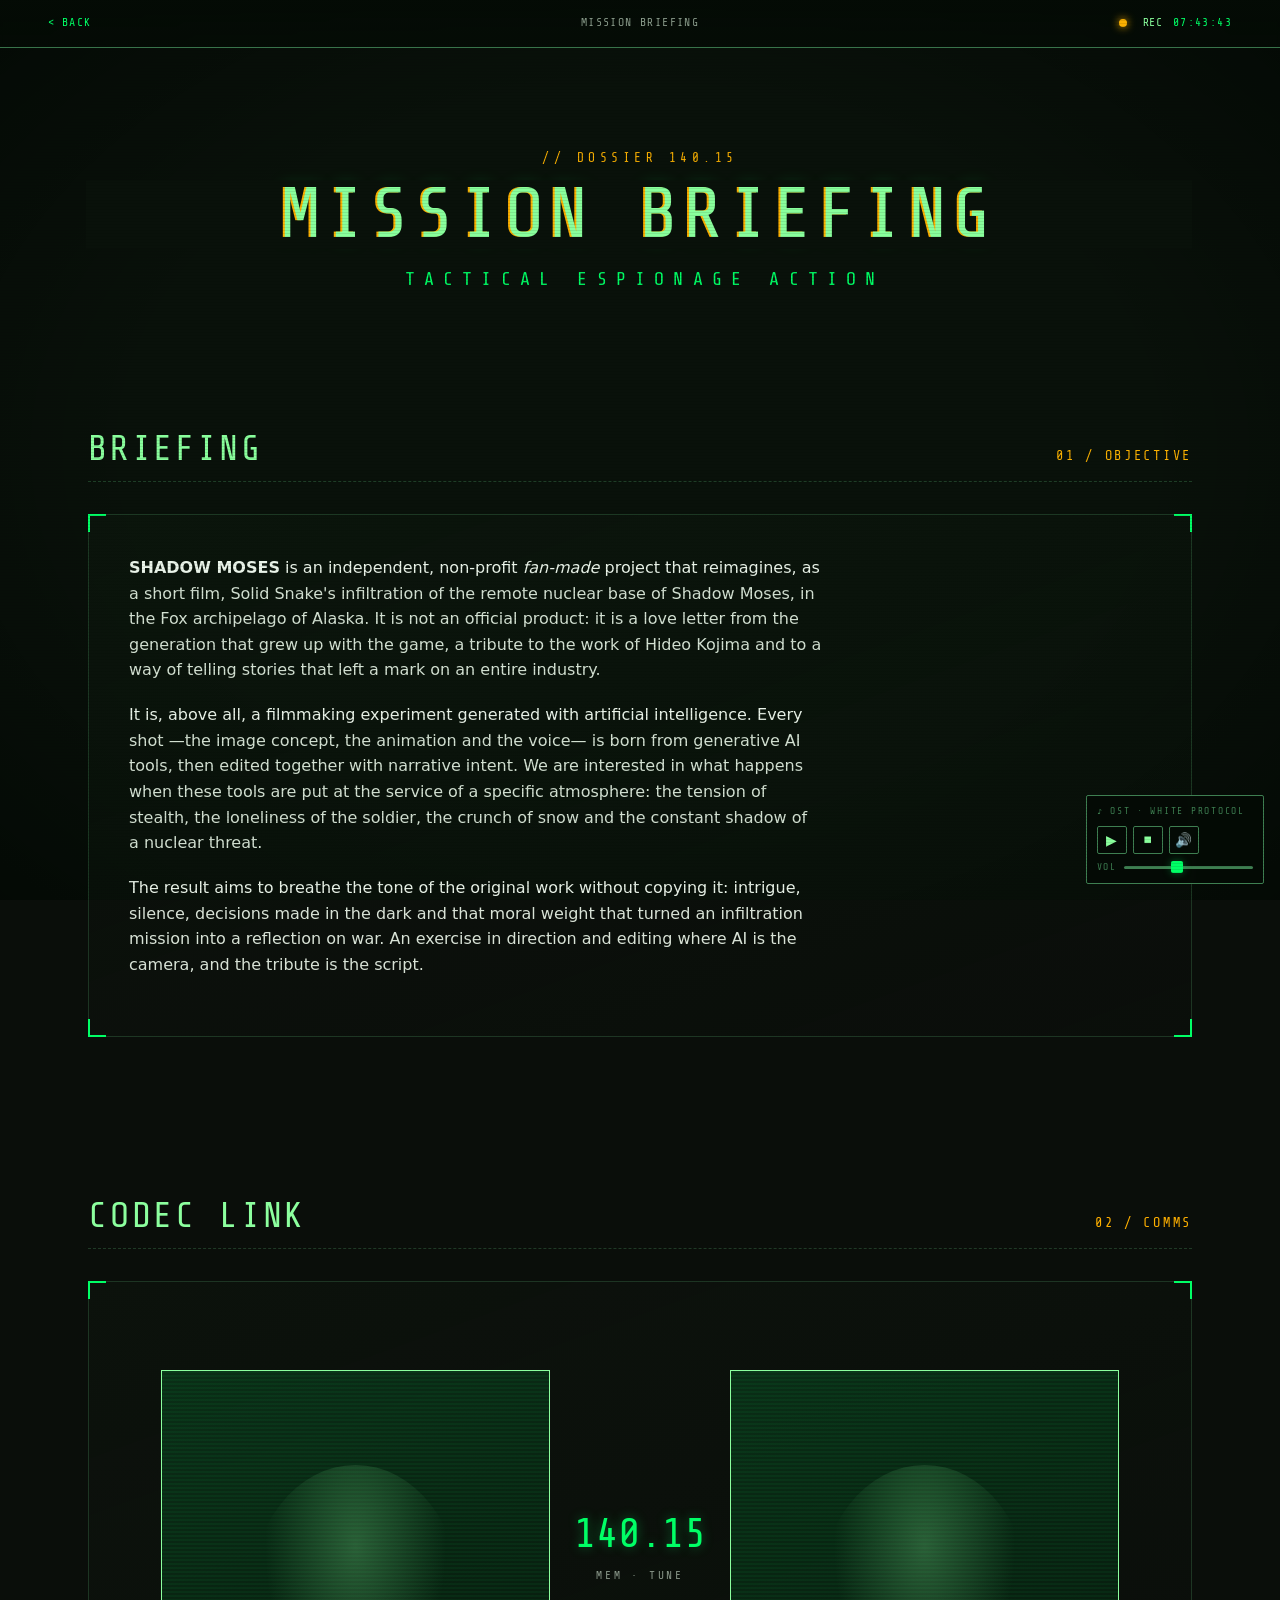
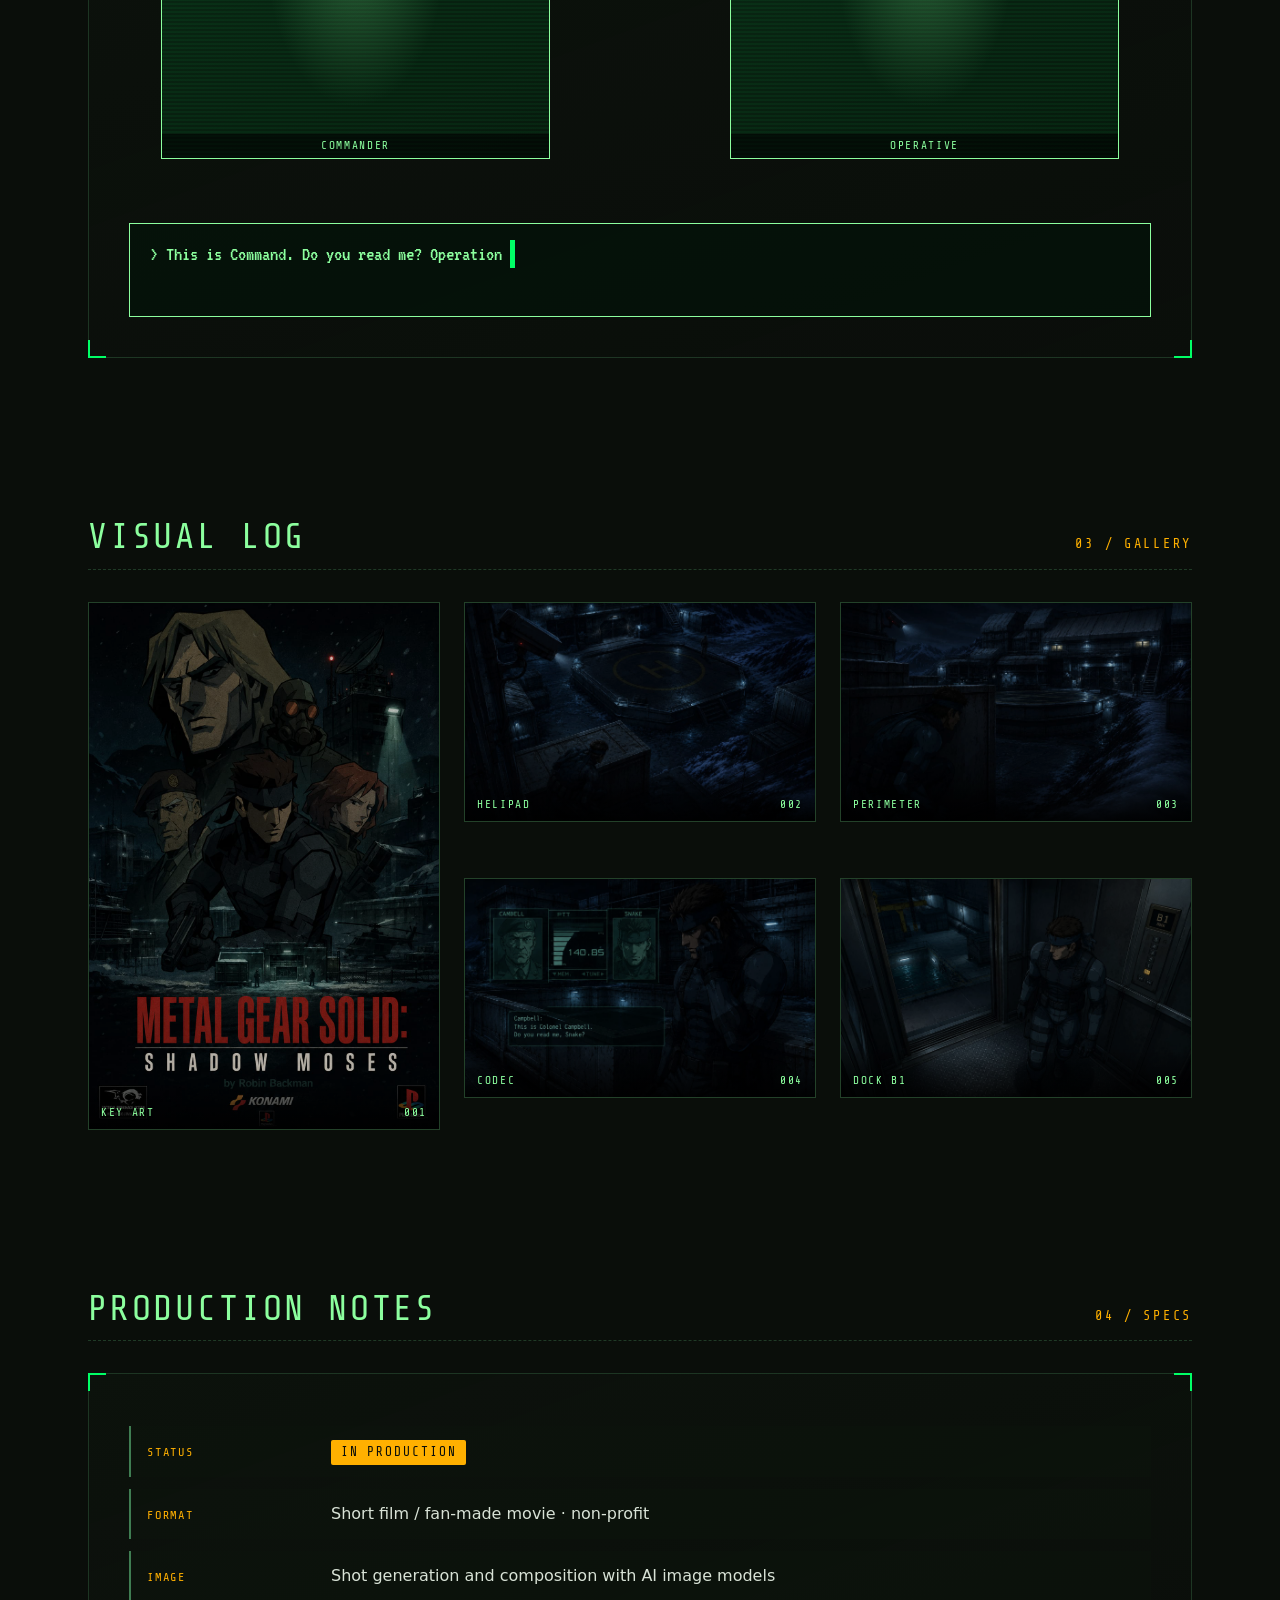
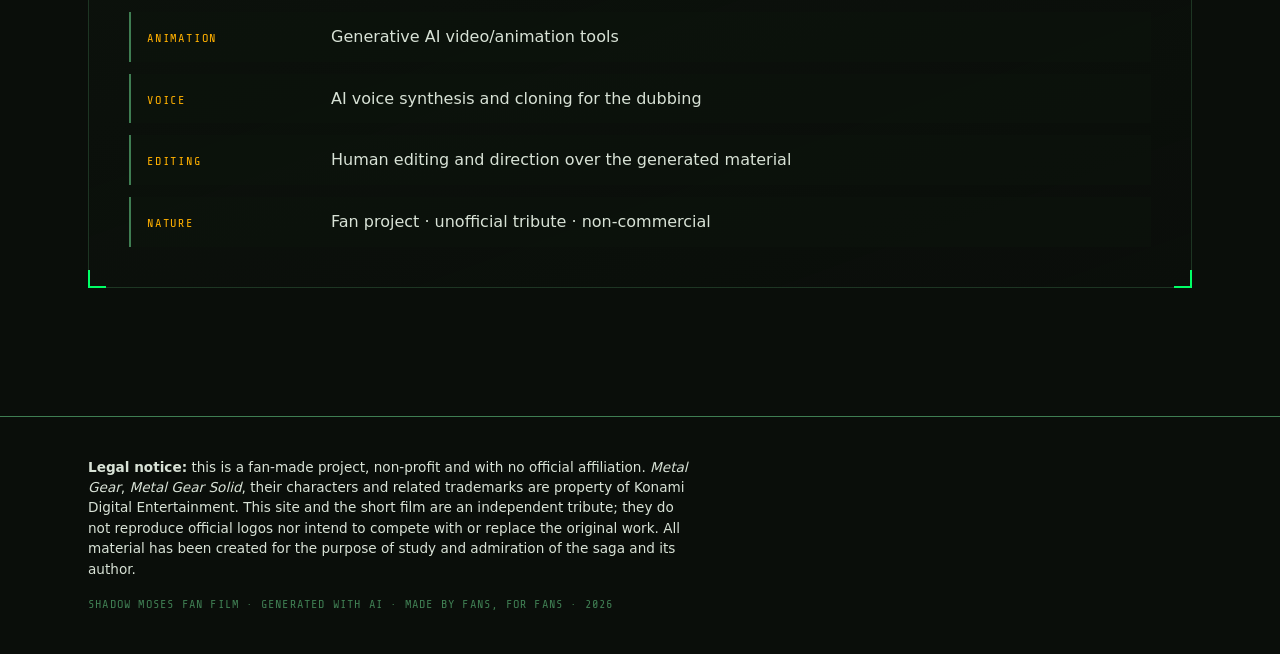
==== commit 28343d6f: "feat: desktop-only background music + CODEC portrait images - Hide and mute background music on mobi" ====
--- a/proyecto.html
+++ b/proyecto.html
@@ -1,10 +1,10 @@
 <!DOCTYPE html>
-<html lang="es">
+<html lang="en">
 <head>
   <meta charset="UTF-8">
   <meta name="viewport" content="width=device-width, initial-scale=1.0">
-  <title>MISSION BRIEFING — SHADOW MOSES · El Proyecto</title>
-  <meta name="description" content="Briefing del fan film SHADOW MOSES: un experimento de cine con IA que reimagina la infiltración de Solid Snake. Galería, notas de producción y disclaimer.">
+  <title>MISSION BRIEFING — SHADOW MOSES · The Project</title>
+  <meta name="description" content="Briefing for the SHADOW MOSES fan film: an AI filmmaking experiment reimagining Solid Snake's infiltration. Gallery, production notes and disclaimer.">
   <meta name="theme-color" content="#0a0e0a">
 
   <link rel="preconnect" href="https://fonts.googleapis.com">
@@ -14,14 +14,14 @@
   <link rel="stylesheet" href="css/styles.css">
 </head>
 <body>
-  <a href="#main" class="skip-link">Saltar al contenido</a>
+  <a href="#main" class="skip-link">Skip to content</a>
   <div class="crt-overlay" aria-hidden="true"></div>
 
-  <!-- ===== BARRA HUD SUPERIOR con navegación de vuelta ===== -->
+  <!-- ===== TOP HUD BAR with back navigation ===== -->
   <header class="hud-bar">
     <div class="hud-bar__seg">
-      <!-- Navegación de vuelta a la landing -->
-      <a href="index.html" class="hud-bar__back">&lt; VOLVER</a>
+      <!-- Navigation back to the landing page -->
+      <a href="index.html" class="hud-bar__back">&lt; BACK</a>
     </div>
     <div class="hud-bar__seg hud-bar__seg--center">
       <span class="hud-bar__label">MISSION BRIEFING</span>
@@ -35,47 +35,49 @@
   <main id="main" class="page">
     <div class="container">
 
-      <!-- ===== CABECERA DE PROYECTO ===== -->
+      <!-- ===== PROJECT HEADER ===== -->
       <header class="brief-header reveal">
         <p class="eyebrow">// DOSSIER 140.15</p>
         <h1 class="glitch" data-text="MISSION BRIEFING">MISSION BRIEFING</h1>
         <p class="tagline">TACTICAL ESPIONAGE ACTION</p>
       </header>
 
-      <!-- ===== SECCIÓN 1 · BRIEFING ===== -->
+      <!-- ===== SECTION 1 · BRIEFING ===== -->
       <section class="section reveal" id="briefing" aria-labelledby="briefing-title">
         <div class="section__head">
           <h2 id="briefing-title">Briefing</h2>
-          <span class="section__code">01 / OBJETIVO</span>
+          <span class="section__code">01 / OBJECTIVE</span>
         </div>
         <div class="prose hud-frame">
           <span class="hud-frame__corners" aria-hidden="true"></span>
           <p>
-            <strong>SHADOW MOSES</strong> es un proyecto <em>fan-made</em> independiente y sin
-            ánimo de lucro que reimagina como cortometraje la infiltración de Solid Snake en
-            la remota base nuclear de Shadow Moses, en el archipiélago Fox de Alaska. No es un
-            producto oficial: es una carta de amor de la generación que creció con el juego,
-            un homenaje a la obra de Hideo Kojima y a una forma de contar historias que marcó
-            a toda una industria.
+            <strong>SHADOW MOSES</strong> is an independent, non-profit
+            <em>fan-made</em> project that reimagines, as a short film, Solid Snake's
+            infiltration of the remote nuclear base of Shadow Moses, in the Fox
+            archipelago of Alaska. It is not an official product: it is a love letter
+            from the generation that grew up with the game, a tribute to the work of
+            Hideo Kojima and to a way of telling stories that left a mark on an entire
+            industry.
           </p>
           <p>
-            Es, ante todo, un experimento de cine generado con inteligencia artificial. Cada
-            plano —el concepto de imagen, la animación y la voz— nace de herramientas de IA
-            generativa, montadas después con criterio narrativo. Nos interesa lo que ocurre
-            cuando estas herramientas se ponen al servicio de una atmósfera concreta: la
-            tensión del sigilo, la soledad del soldado, el crujido de la nieve y la sombra
-            constante de una amenaza nuclear.
+            It is, above all, a filmmaking experiment generated with artificial
+            intelligence. Every shot —the image concept, the animation and the voice—
+            is born from generative AI tools, then edited together with narrative
+            intent. We are interested in what happens when these tools are put at the
+            service of a specific atmosphere: the tension of stealth, the loneliness of
+            the soldier, the crunch of snow and the constant shadow of a nuclear
+            threat.
           </p>
           <p>
-            El resultado busca respirar el tono de la obra original sin copiarla: intriga,
-            silencio, decisiones a oscuras y ese peso moral que convirtió una misión de
-            infiltración en una reflexión sobre la guerra. Un ejercicio de dirección y de
-            edición donde la IA es la cámara, y el homenaje, el guion.
-          </p>
-        </div>
-      </section>
-
-      <!-- ===== SECCIÓN 2 · CODEC (elemento firma) ===== -->
+            The result aims to breathe the tone of the original work without copying
+            it: intrigue, silence, decisions made in the dark and that moral weight
+            that turned an infiltration mission into a reflection on war. An exercise in
+            direction and editing where AI is the camera, and the tribute is the script.
+          </p>
+        </div>
+      </section>
+
+      <!-- ===== SECTION 2 · CODEC (signature element) ===== -->
       <section class="section reveal" id="codec" aria-labelledby="codec-title">
         <div class="section__head">
           <h2 id="codec-title">Codec Link</h2>
@@ -85,12 +87,12 @@
         <div class="codec hud-frame">
           <span class="hud-frame__corners" aria-hidden="true"></span>
           <div class="codec__screen">
-            <!-- Retrato izquierdo (silueta genérica, sin assets con copyright) -->
+            <!-- Left portrait (generic silhouette, no copyrighted assets) -->
             <div class="codec__portrait" aria-hidden="true">
               <span>COMMANDER</span>
             </div>
 
-            <!-- Frecuencia + ondas de audio animadas -->
+            <!-- Frequency + animated audio waves -->
             <div class="codec__freq">
               <div class="codec__freq-value">140.15</div>
               <div class="codec__freq-label">MEM · TUNE</div>
@@ -100,170 +102,171 @@
               </div>
             </div>
 
-            <!-- Retrato derecho -->
+            <!-- Right portrait -->
             <div class="codec__portrait" aria-hidden="true">
               <span>OPERATIVE</span>
             </div>
           </div>
 
-          <!-- Caja de diálogo con texto tecleado por JS (fallback en el HTML) -->
-          <p class="codec__dialog" data-typed="&gt; This is Command. Do you read me? La operación SHADOW MOSES está en marcha. Buena suerte.">
-            &gt; This is Command. Do you read me? La operación SHADOW MOSES está en marcha. Buena suerte.
-          </p>
-        </div>
-      </section>
-
-      <!-- ===== SECCIÓN 3 · GALERÍA / VISUAL LOG ===== -->
+          <!-- Dialog box with text typed by JS (fallback in the HTML) -->
+          <p class="codec__dialog" data-typed="&gt; This is Command. Do you read me? Operation SHADOW MOSES is underway. Good luck.">
+            &gt; This is Command. Do you read me? Operation SHADOW MOSES is underway. Good luck.
+          </p>
+        </div>
+      </section>
+
+      <!-- ===== SECTION 3 · GALLERY / VISUAL LOG ===== -->
       <section class="section reveal" id="galeria" aria-labelledby="galeria-title">
         <div class="section__head">
           <h2 id="galeria-title">Visual Log</h2>
-          <span class="section__code">03 / GALERÍA</span>
-        </div>
-
-        <!-- Galería estática (funciona sin JS y es accesible). El JS la mejora
-             con un lightbox. Cada botón dispara el visor a pantalla completa.
-             onerror oculta la imagen si faltara, para no romper el layout. -->
+          <span class="section__code">03 / GALLERY</span>
+        </div>
+
+        <!-- Static gallery (works without JS and is accessible). JS enhances
+             it with a lightbox. Each button triggers the full-screen viewer.
+             onerror hides the image if it were missing, so the layout doesn't break. -->
         <div class="gallery" id="gallery">
 
-          <!-- Póster: plano destacado (ocupa 2 filas en desktop, orientación vertical) -->
+          <!-- Poster: featured shot (spans 2 rows on desktop, vertical orientation) -->
           <button type="button" class="gallery__item gallery__item--feature"
                   data-full="assets/img/poster.jpg"
-                  data-caption="Póster oficial del fan film · Shadow Moses">
+                  data-caption="Official fan film poster · Shadow Moses">
             <img src="assets/img/poster.jpg"
-                 alt="Póster del fan film: montaje de los personajes principales sobre la base nevada de Shadow Moses de noche."
+                 alt="Fan film poster: a montage of the main characters over the snowy Shadow Moses base at night."
                  loading="lazy" onerror="this.closest('.gallery__item').remove()">
             <span class="gallery__label"><span>KEY ART</span><span>001</span></span>
           </button>
 
           <button type="button" class="gallery__item"
                   data-full="assets/img/helipad.jpg"
-                  data-caption="Infiltración junto al helipuerto · cámara de vigilancia activa">
+                  data-caption="Infiltration near the helipad · surveillance camera active">
             <img src="assets/img/helipad.jpg"
-                 alt="El protagonista, agazapado tras una caja de carga junto a un helipuerto con la letra H, vigilado por una cámara de seguridad."
+                 alt="The protagonist, crouched behind a cargo crate next to a helipad marked with the letter H, watched by a security camera."
                  loading="lazy" onerror="this.closest('.gallery__item').remove()">
             <span class="gallery__label"><span>HELIPAD</span><span>002</span></span>
           </button>
 
           <button type="button" class="gallery__item"
                   data-full="assets/img/perimeter.jpg"
-                  data-caption="Perímetro exterior de la base · aproximación nocturna">
+                  data-caption="Outer perimeter of the base · night approach">
             <img src="assets/img/perimeter.jpg"
-                 alt="El protagonista pegado a un muro exterior, observando el complejo de la base bajo la nieve mientras una cámara barre la zona."
+                 alt="The protagonist pressed against an outer wall, observing the base complex under the snow while a camera sweeps the area."
                  loading="lazy" onerror="this.closest('.gallery__item').remove()">
             <span class="gallery__label"><span>PERIMETER</span><span>003</span></span>
           </button>
 
           <button type="button" class="gallery__item"
                   data-full="assets/img/codec.jpg"
-                  data-caption="Enlace CODEC · comunicación con el mando">
+                  data-caption="CODEC link · communication with command">
             <img src="assets/img/codec.jpg"
-                 alt="Pantalla de comunicación estilo CODEC con dos retratos y la frecuencia 140.85, mientras el operativo habla por radio."
+                 alt="A CODEC-style communication screen with two portraits and the frequency 140.85, while the operative speaks over the radio."
                  loading="lazy" onerror="this.closest('.gallery__item').remove()">
             <span class="gallery__label"><span>CODEC</span><span>004</span></span>
           </button>
 
           <button type="button" class="gallery__item"
                   data-full="assets/img/dock-b1.jpg"
-                  data-caption="Descenso al dock · nivel B1">
+                  data-caption="Descent to the dock · level B1">
             <img src="assets/img/dock-b1.jpg"
-                 alt="El operativo dentro de un ascensor con el panel marcando el nivel B1 (DOCK), con el hangar visible al fondo."
+                 alt="The operative inside an elevator with the panel showing level B1 (DOCK), with the hangar visible in the background."
                  loading="lazy" onerror="this.closest('.gallery__item').remove()">
             <span class="gallery__label"><span>DOCK B1</span><span>005</span></span>
           </button>
         </div>
       </section>
 
-      <!-- ===== SECCIÓN 4 · PRODUCTION NOTES (ficha técnica) ===== -->
+      <!-- ===== SECTION 4 · PRODUCTION NOTES (spec sheet) ===== -->
       <section class="section reveal" id="notas" aria-labelledby="notas-title">
         <div class="section__head">
           <h2 id="notas-title">Production Notes</h2>
-          <span class="section__code">04 / FICHA</span>
+          <span class="section__code">04 / SPECS</span>
         </div>
 
         <div class="specs hud-frame">
           <span class="hud-frame__corners" aria-hidden="true"></span>
           <div class="specs__row">
-            <span class="specs__key">Estado</span>
+            <span class="specs__key">Status</span>
             <span class="specs__val"><span class="status-tag">IN PRODUCTION</span></span>
           </div>
           <div class="specs__row">
-            <span class="specs__key">Formato</span>
-            <span class="specs__val">Cortometraje / película fan-made · sin ánimo de lucro</span>
-          </div>
-          <div class="specs__row">
-            <span class="specs__key">Imagen</span>
-            <span class="specs__val">Generación y composición de planos con modelos de imagen IA</span>
-          </div>
-          <div class="specs__row">
-            <span class="specs__key">Animación</span>
-            <span class="specs__val">Herramientas de vídeo/animación por IA generativa</span>
-          </div>
-          <div class="specs__row">
-            <span class="specs__key">Voz</span>
-            <span class="specs__val">Síntesis y clonación de voz con IA para el doblaje</span>
-          </div>
-          <div class="specs__row">
-            <span class="specs__key">Montaje</span>
-            <span class="specs__val">Edición y dirección humana sobre el material generado</span>
-          </div>
-          <div class="specs__row">
-            <span class="specs__key">Naturaleza</span>
-            <span class="specs__val">Proyecto fan · homenaje no oficial · no comercial</span>
-          </div>
-        </div>
-      </section>
-
-    </div>
-
-    <!-- ===== FOOTER con disclaimer legal ===== -->
+            <span class="specs__key">Format</span>
+            <span class="specs__val">Short film / fan-made movie · non-profit</span>
+          </div>
+          <div class="specs__row">
+            <span class="specs__key">Image</span>
+            <span class="specs__val">Shot generation and composition with AI image models</span>
+          </div>
+          <div class="specs__row">
+            <span class="specs__key">Animation</span>
+            <span class="specs__val">Generative AI video/animation tools</span>
+          </div>
+          <div class="specs__row">
+            <span class="specs__key">Voice</span>
+            <span class="specs__val">AI voice synthesis and cloning for the dubbing</span>
+          </div>
+          <div class="specs__row">
+            <span class="specs__key">Editing</span>
+            <span class="specs__val">Human editing and direction over the generated material</span>
+          </div>
+          <div class="specs__row">
+            <span class="specs__key">Nature</span>
+            <span class="specs__val">Fan project · unofficial tribute · non-commercial</span>
+          </div>
+        </div>
+      </section>
+
+    </div>
+
+    <!-- ===== FOOTER with legal disclaimer ===== -->
     <footer class="site-footer">
       <div class="container">
         <p class="disclaimer">
-          <strong>Aviso legal:</strong> este es un proyecto realizado por fans, sin ánimo de
-          lucro y sin afiliación oficial. <em>Metal Gear</em>, <em>Metal Gear Solid</em>, sus
-          personajes y marcas relacionadas son propiedad de Konami Digital Entertainment.
-          Este sitio y el cortometraje son un homenaje independiente; no reproducen logotipos
-          oficiales ni pretenden competir con ni sustituir a la obra original. Todo el material
-          se ha creado con fines de estudio y admiración hacia la saga y su autor.
+          <strong>Legal notice:</strong> this is a fan-made project, non-profit and
+          with no official affiliation. <em>Metal Gear</em>, <em>Metal Gear Solid</em>,
+          their characters and related trademarks are property of Konami Digital
+          Entertainment. This site and the short film are an independent tribute; they
+          do not reproduce official logos nor intend to compete with or replace the
+          original work. All material has been created for the purpose of study and
+          admiration of the saga and its author.
         </p>
         <p class="credits">
-          SHADOW MOSES FAN FILM · GENERADO CON IA · HECHO POR FANS, PARA FANS · 2026
+          SHADOW MOSES FAN FILM · GENERATED WITH AI · MADE BY FANS, FOR FANS · 2026
         </p>
       </div>
     </footer>
   </main>
 
-  <!-- Caja de alerta "!" que parpadea al llegar a la galería -->
+  <!-- Alert box "!" that flashes when reaching the gallery -->
   <div class="alert-flash" id="alert-flash" aria-hidden="true">!</div>
 
-  <!-- ===== LIGHTBOX (visor de la galería, controlado por JS) ===== -->
-  <div class="lightbox" id="lightbox" role="dialog" aria-modal="true" aria-label="Visor de imagen">
+  <!-- ===== LIGHTBOX (gallery viewer, controlled by JS) ===== -->
+  <div class="lightbox" id="lightbox" role="dialog" aria-modal="true" aria-label="Image viewer">
     <figure class="lightbox__figure">
-      <button type="button" class="lightbox__close" id="lightbox-close" aria-label="Cerrar visor">[ X ] CERRAR</button>
+      <button type="button" class="lightbox__close" id="lightbox-close" aria-label="Close viewer">[ X ] CLOSE</button>
       <img src="" alt="" id="lightbox-img">
       <figcaption class="lightbox__caption" id="lightbox-caption"></figcaption>
     </figure>
   </div>
 
-  <!-- ===== MÚSICA DE FONDO + CONTROLES =====
-       La pista arranca 2 s tras cargar (ver initBackgroundMusic en main.js).
-       loop: se repite mientras se navega la página. -->
-  <div class="bg-audio" id="bg-audio" role="group" aria-label="Control de música de fondo">
+  <!-- ===== BACKGROUND MUSIC + CONTROLS =====
+       The track starts 2 s after loading (see initBackgroundMusic in main.js).
+       loop: it repeats while the page is being browsed. -->
+  <div class="bg-audio" id="bg-audio" role="group" aria-label="Background music control">
     <span class="bg-audio__title" aria-hidden="true">♪ OST · WHITE PROTOCOL</span>
     <div class="bg-audio__controls">
-      <!-- Play / Pausa (alterna) -->
-      <button type="button" class="bg-audio__btn" id="bg-toggle" aria-label="Reproducir música">▶</button>
-      <!-- Stop: detiene y rebobina al inicio -->
-      <button type="button" class="bg-audio__btn" id="bg-stop" aria-label="Detener música">■</button>
-      <!-- Mute (alterna) -->
-      <button type="button" class="bg-audio__btn" id="bg-mute" aria-pressed="false" aria-label="Silenciar música">🔊</button>
-    </div>
-    <!-- Control de volumen (0–100). El JS lo sincroniza con audio.volume -->
+      <!-- Play / Pause (toggles) -->
+      <button type="button" class="bg-audio__btn" id="bg-toggle" aria-label="Play music">▶</button>
+      <!-- Stop: stops and rewinds to the start -->
+      <button type="button" class="bg-audio__btn" id="bg-stop" aria-label="Stop music">■</button>
+      <!-- Mute (toggles) -->
+      <button type="button" class="bg-audio__btn" id="bg-mute" aria-pressed="false" aria-label="Mute music">🔊</button>
+    </div>
+    <!-- Volume control (0–100). JS syncs it with audio.volume -->
     <label class="bg-audio__volume">
       <span class="bg-audio__volume-icon" aria-hidden="true">VOL</span>
       <input type="range" id="bg-volume" class="bg-audio__slider"
              min="0" max="100" value="40" step="1"
-             aria-label="Volumen de la música">
+             aria-label="Music volume">
     </label>
     <audio id="bg-music" src="assets/audio/White%20Protocol-project-track.mp3" loop preload="auto"></audio>
   </div>
--- a/css/styles.css
+++ b/css/styles.css
@@ -33,6 +33,9 @@
   scroll-behavior: smooth;
   /* Compensa la barra HUD fija al saltar a anclas internas */
   scroll-padding-top: 4.5rem;
+  /* Red de seguridad contra scroll horizontal (glitch/tagline desbordan
+     unos px). El desbordamiento real se corrige en su origen. */
+  overflow-x: hidden;
 }
 
 /* =========================================================
@@ -605,7 +608,9 @@
 }
 .codec__screen {
   display: grid;
-  grid-template-columns: 1fr auto 1fr;
+  /* minmax(0,1fr) permite que los retratos se encojan en pantallas estrechas.
+     Con 1fr "a secas" su mínimo es min-content y desbordaban (scroll horizontal). */
+  grid-template-columns: minmax(0, 1fr) auto minmax(0, 1fr);
   gap: clamp(0.5rem, 2vw, 1.5rem);
   align-items: center;
   padding: clamp(1rem, 3vw, 2rem);
@@ -628,6 +633,7 @@
   justify-content: center;
   position: relative;
   overflow: hidden;
+  min-width: 0; /* deja que el retrato se encoja dentro de su columna del grid */
 }
 .codec__portrait span {
   font-family: var(--font-hud);
@@ -1051,7 +1057,7 @@
 .codec-tx__face { flex: 1; padding: 20px; position: relative; }
 .codec-tx__face + .codec-tx__face { border-left: 1px solid rgba(63, 125, 82, 0.3); }
 .codec-tx__portrait {
-  aspect-ratio: 1 / 1;
+  aspect-ratio: 3 / 4;
   width: 100%;
   max-width: 180px;
   margin: 0 auto;
@@ -1064,6 +1070,14 @@
   width: 100%; height: 100%;
   display: block;
   filter: drop-shadow(0 0 4px var(--green-glow));
+}
+.codec-tx__portrait img {
+  width: 100%; height: 100%;
+  display: block;
+  object-fit: cover;
+  /* Subtle boost + CODEC glow (portraits already have a green tint baked in) */
+  filter: brightness(1.08) contrast(1.05) saturate(1.15)
+    drop-shadow(0 0 4px var(--green-glow));
 }
 /* scanlines dentro del retrato */
 .codec-tx__portrait::after {
@@ -1199,6 +1213,10 @@
   border-radius: var(--radius);
   backdrop-filter: blur(2px);
   font-family: var(--font-hud);
+}
+/* Background music is desktop-only: hide the whole player on mobile/touch. */
+@media (max-width: 560px) {
+  .bg-audio { display: none; }
 }
 .bg-audio__title {
   font-size: 0.6rem;
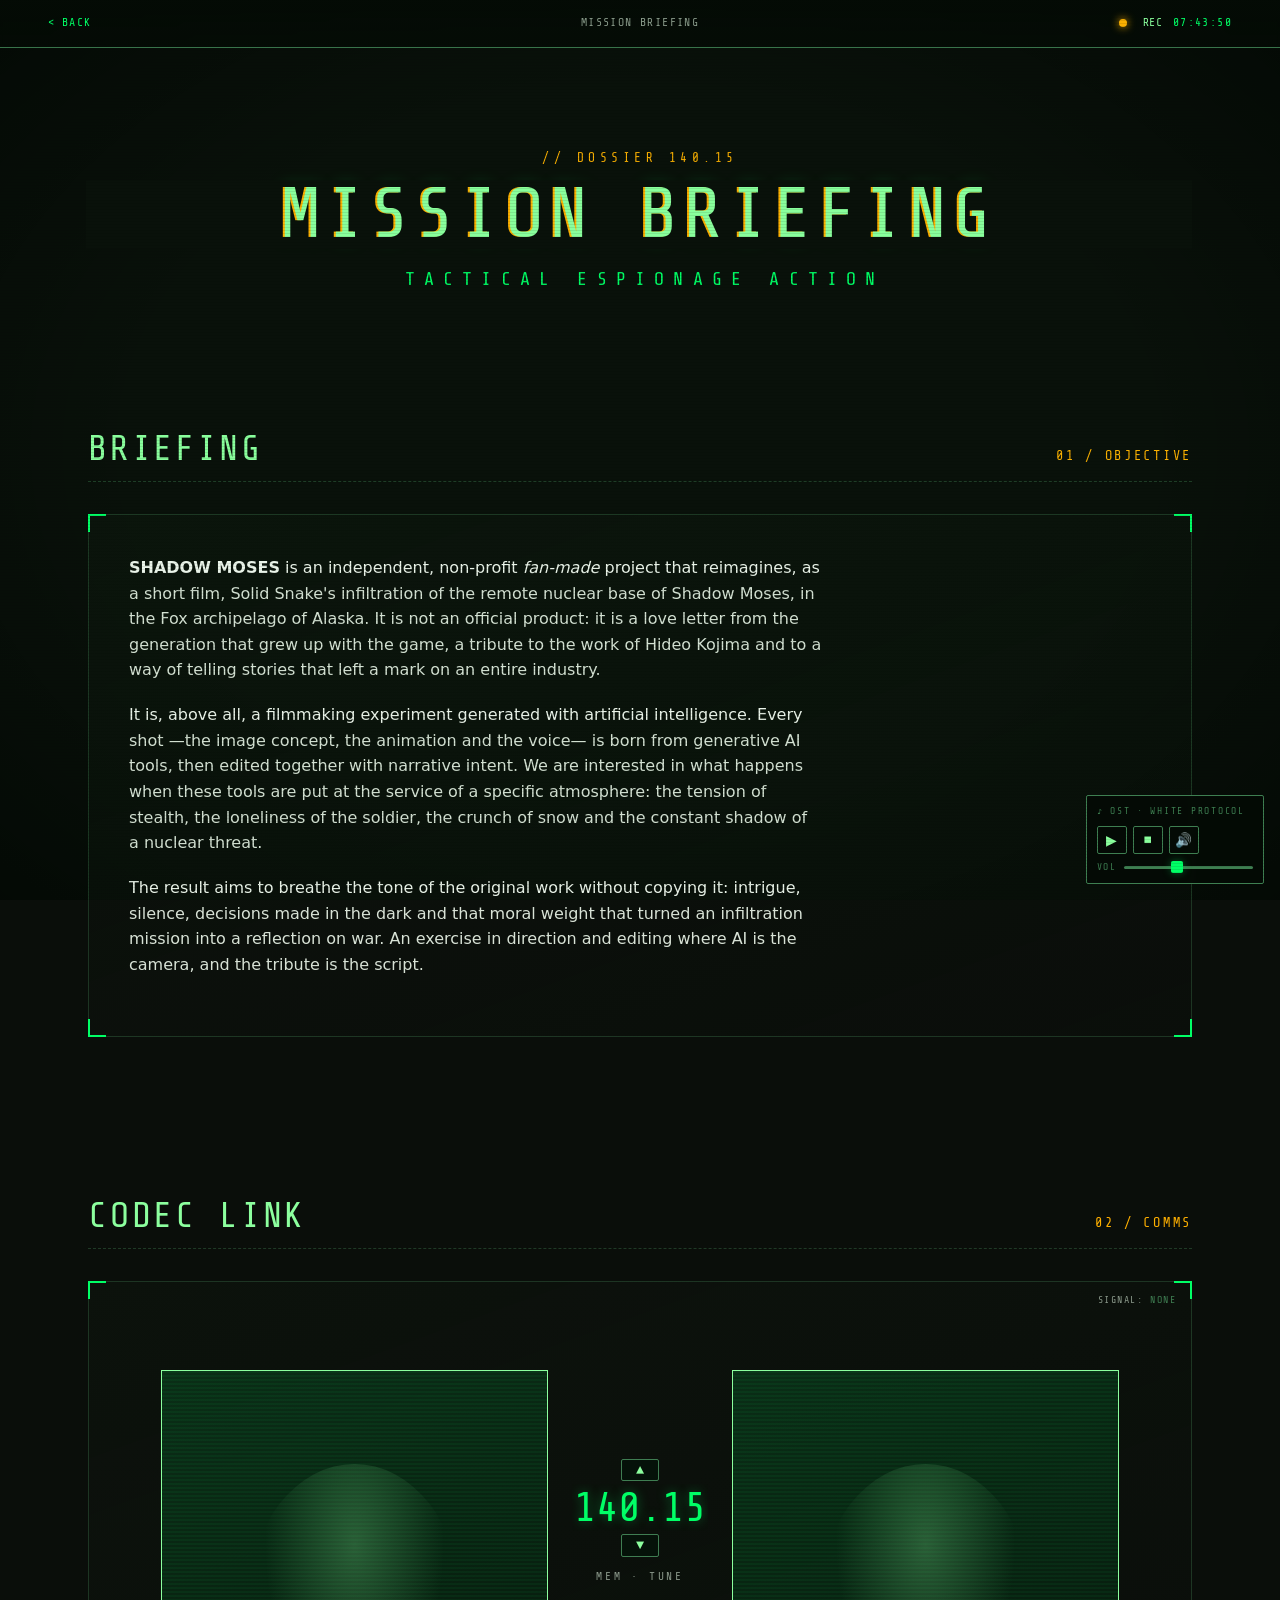
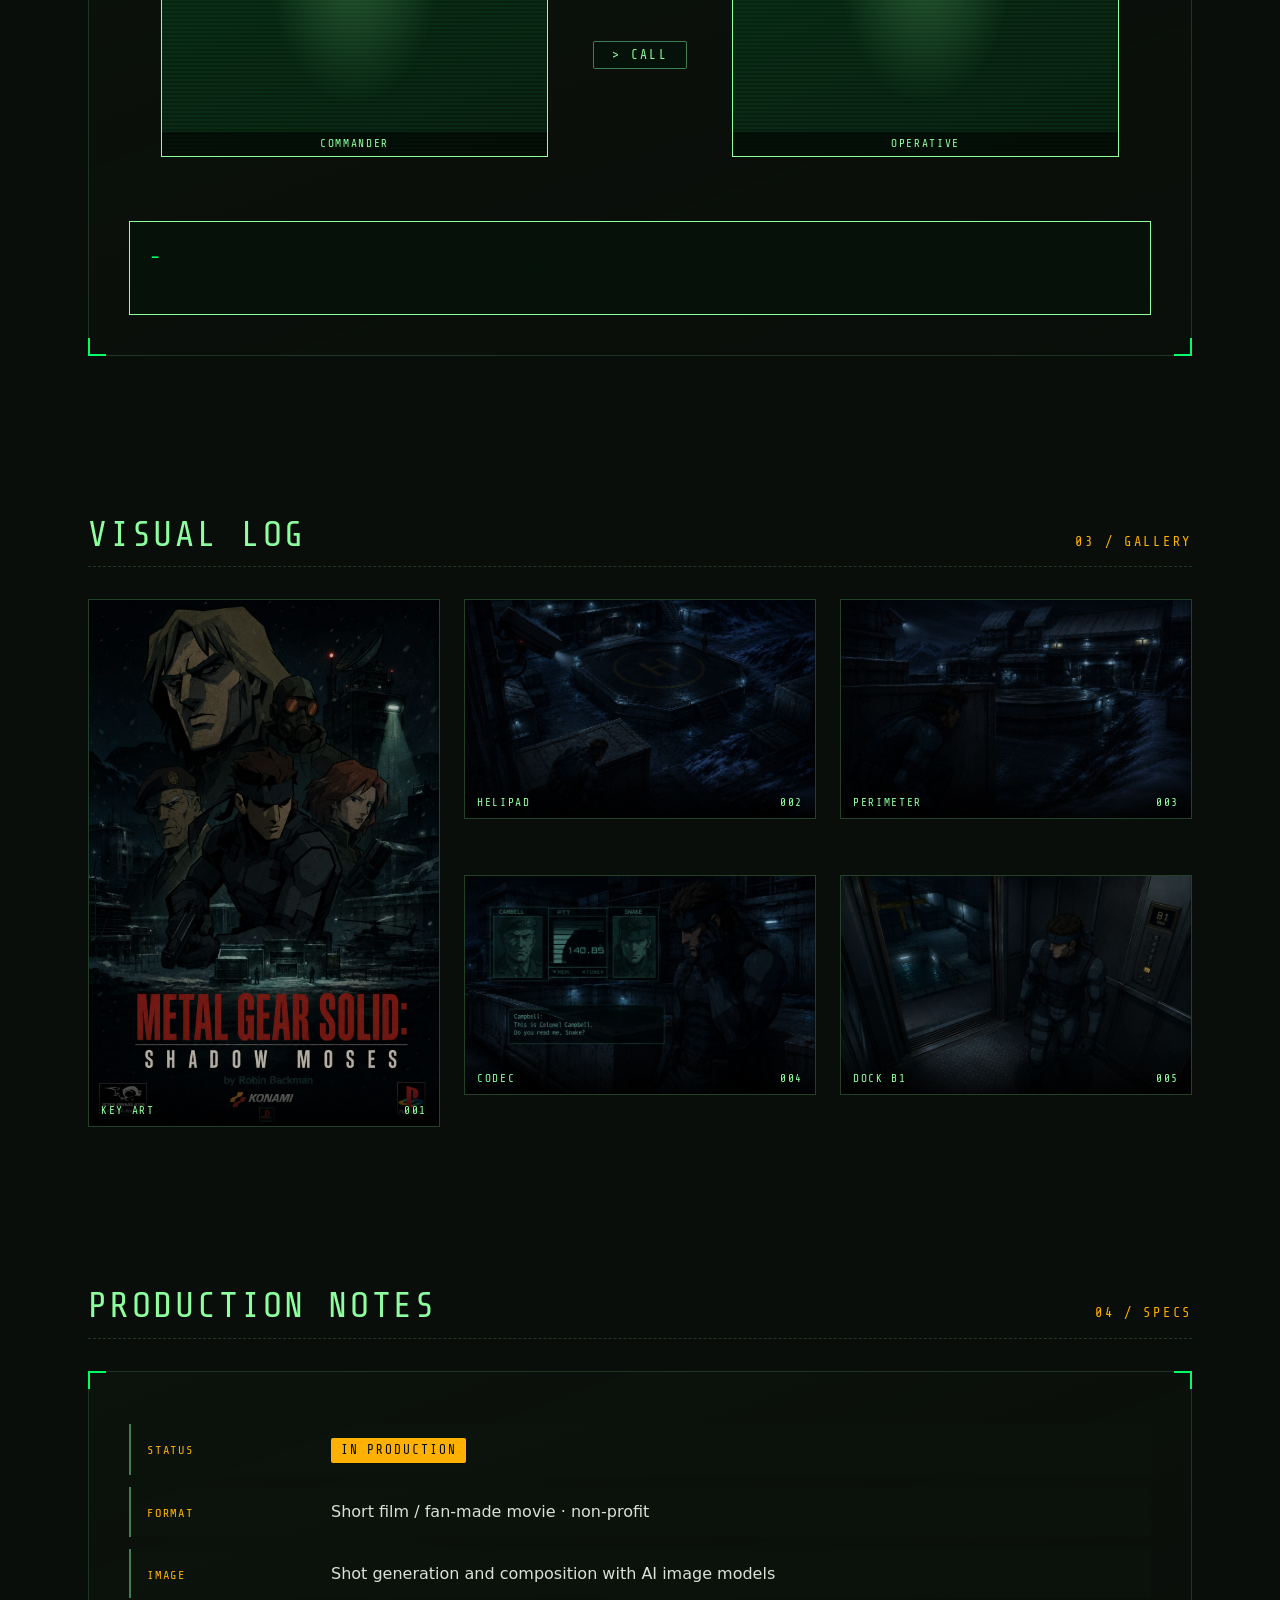
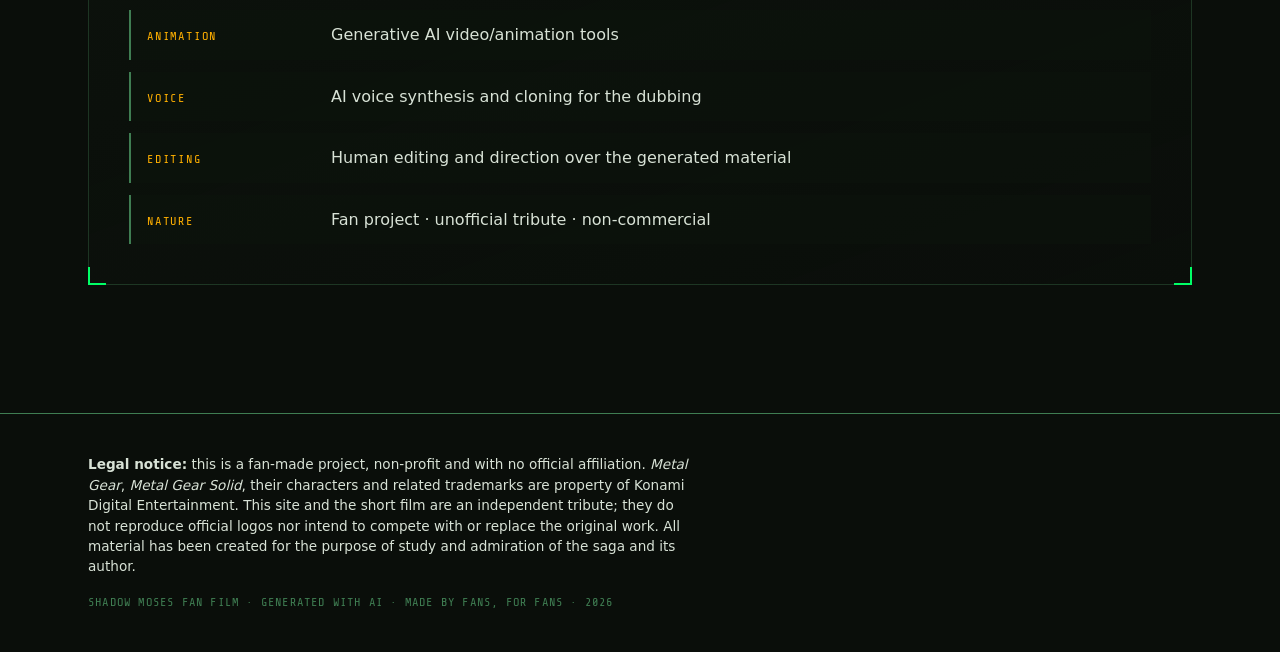
==== commit 33291e71: "feat: typeable CODEC frequency input + press-and-hold dial arrows" ====
--- a/proyecto.html
+++ b/proyecto.html
@@ -84,34 +84,54 @@
           <span class="section__code">02 / COMMS</span>
         </div>
 
-        <div class="codec hud-frame">
+        <!-- Interactive CODEC: dial a frequency and CALL. Behaviour lives in
+             js/codec-interactive.js — this markup only adds the hooks (dial,
+             CALL, signal indicator, portrait <img> slots) over the existing
+             design; nothing here is redesigned. -->
+        <div class="codec hud-frame" id="codec-widget">
           <span class="hud-frame__corners" aria-hidden="true"></span>
+
+          <!-- Live call-signal status (idle → dialing → ringing → connected) -->
+          <div class="codec__signal" aria-live="polite">SIGNAL: <span id="codec-signal">NONE</span></div>
+
           <div class="codec__screen">
-            <!-- Left portrait (generic silhouette, no copyrighted assets) -->
-            <div class="codec__portrait" aria-hidden="true">
-              <span>COMMANDER</span>
+            <!-- Left portrait: COMMANDER (becomes Snake once connected) -->
+            <div class="codec__portrait" id="codec-portrait-commander">
+              <img class="codec__photo" id="codec-photo-commander" alt="" hidden>
+              <span id="codec-name-commander">COMMANDER</span>
             </div>
 
-            <!-- Frequency + animated audio waves -->
+            <!-- Frequency dial + audio bars + CALL -->
             <div class="codec__freq">
-              <div class="codec__freq-value">140.15</div>
+              <div class="codec__dial">
+                <button type="button" class="codec__dial-btn" id="codec-freq-up" aria-label="Increase frequency">▲</button>
+                <input type="text" class="codec__freq-value" id="codec-freq"
+                       inputmode="decimal" maxlength="6" autocomplete="off"
+                       aria-label="CODEC frequency (type it, or use the arrows)" value="140.15">
+                <button type="button" class="codec__dial-btn" id="codec-freq-down" aria-label="Decrease frequency">▼</button>
+              </div>
               <div class="codec__freq-label">MEM · TUNE</div>
-              <div class="codec__waves" aria-hidden="true">
+              <div class="codec__waves" id="codec-waves" aria-hidden="true">
                 <span></span><span></span><span></span><span></span>
                 <span></span><span></span><span></span>
               </div>
+              <button type="button" class="codec__call" id="codec-call">&gt; CALL</button>
             </div>
 
-            <!-- Right portrait -->
-            <div class="codec__portrait" aria-hidden="true">
-              <span>OPERATIVE</span>
+            <!-- Right portrait: OPERATIVE (becomes the dialed character) -->
+            <div class="codec__portrait" id="codec-portrait-operative">
+              <img class="codec__photo" id="codec-photo-operative" alt="" hidden>
+              <span id="codec-name-operative">OPERATIVE</span>
             </div>
           </div>
 
-          <!-- Dialog box with text typed by JS (fallback in the HTML) -->
-          <p class="codec__dialog" data-typed="&gt; This is Command. Do you read me? Operation SHADOW MOSES is underway. Good luck.">
-            &gt; This is Command. Do you read me? Operation SHADOW MOSES is underway. Good luck.
-          </p>
+          <!-- Dialog box: subtitle output during a call (idle = empty + caret) -->
+          <p class="codec__dialog" id="codec-dialog" aria-live="polite"></p>
+
+          <!-- Ring tone: reuses the existing CODEC call sound. Voice src is set
+               per-frequency by js/codec-interactive.js from FREQUENCIES. -->
+          <audio id="codec-ringtone" src="assets/audio/codec-audio.mp3" preload="auto"></audio>
+          <audio id="codec-voice" preload="none"></audio>
         </div>
       </section>
 
@@ -272,5 +292,7 @@
   </div>
 
   <script src="js/main.js" defer></script>
+  <!-- Interactive CODEC (dial/call state machine). Independent of main.js. -->
+  <script src="js/codec-interactive.js" defer></script>
 </body>
 </html>
--- a/css/styles.css
+++ b/css/styles.css
@@ -671,6 +671,7 @@
   font-size: 0.7rem;
   letter-spacing: 0.25em;
   color: var(--text-dim);
+  margin-top: 0.7rem; /* separa MEM · TUNE del botón ▼ del dial */
 }
 /* Barras de audio que "laten" */
 .codec__waves {
@@ -712,6 +713,175 @@
   min-height: 4.5em;
 }
 .codec__dialog b { color: var(--green-bright); font-weight: 400; }
+
+/* =========================================================
+   CODEC INTERACTIVO (proyecto.html)
+   Estados y controles superpuestos al bloque CODEC LINK ya
+   existente. Los aplica js/codec-interactive.js. No rediseña
+   nada: solo anima retratos, dial, barras y caja de diálogo.
+   ========================================================= */
+.codec { position: relative; } /* ancla el indicador de señal */
+
+/* Indicador de señal en la esquina del bloque */
+.codec__signal {
+  position: absolute;
+  top: 0.6rem;
+  right: 0.9rem;
+  z-index: 3;
+  font-family: var(--font-hud);
+  font-size: 0.62rem;
+  letter-spacing: 0.16em;
+  color: var(--text-dim);
+}
+.codec__signal span { color: var(--green-dim); }
+.codec.is-ringing .codec__signal span { color: var(--amber); }
+.codec.is-connected .codec__signal span,
+.codec.is-talking .codec__signal span { color: var(--green-bright); }
+.codec.is-nosignal .codec__signal span { color: var(--red); }
+
+/* Dial de frecuencia (flechas ↑/↓ alrededor del display existente) */
+.codec__dial {
+  display: flex;
+  flex-direction: column;
+  align-items: center;
+  gap: 0.2rem;
+}
+.codec__dial-btn,
+.codec__call {
+  font-family: var(--font-hud);
+  color: var(--green);
+  background: rgba(0, 20, 8, 0.5);
+  border: 1px solid var(--green-dim);
+  border-radius: var(--radius);
+  cursor: pointer;
+  transition: color 0.15s, box-shadow 0.15s, border-color 0.15s;
+}
+.codec__dial-btn {
+  width: 2.4rem;
+  line-height: 1.5;
+  font-size: 0.85rem;
+}
+.codec__dial-btn:hover,
+.codec__dial-btn:focus-visible,
+.codec__call:hover,
+.codec__call:focus-visible {
+  color: var(--green-bright);
+  border-color: var(--green-bright);
+  box-shadow: 0 0 10px var(--green-glow);
+  outline: none;
+}
+/* El display de frecuencia es un <input> editable con aspecto del original */
+input.codec__freq-value {
+  width: 6.2ch;
+  padding: 0;
+  border: none;
+  background: transparent;
+  text-align: center;
+  cursor: text;
+  -webkit-appearance: none;
+  appearance: none;
+}
+input.codec__freq-value:focus-visible {
+  outline: 1px solid var(--green-bright);
+  outline-offset: 3px;
+}
+input.codec__freq-value:disabled {
+  opacity: 0.75;
+}
+.codec__call {
+  margin-top: 0.75rem;
+  padding: 0.35rem 1.1rem;
+  font-size: 0.8rem;
+  letter-spacing: 0.18em;
+}
+.codec__call[disabled] {
+  opacity: 0.4;
+  cursor: default;
+  box-shadow: none;
+  border-color: var(--green-dim);
+  color: var(--green);
+}
+
+/* La etiqueta del retrato debe verse por encima de la foto */
+.codec__portrait span { position: relative; z-index: 2; }
+
+/* Foto del personaje revelada al conectar (cubre la silueta) */
+.codec__photo {
+  position: absolute;
+  inset: 0;
+  z-index: 1;
+  width: 100%;
+  height: 100%;
+  object-fit: cover;
+  filter: brightness(1.05) contrast(1.05) drop-shadow(0 0 4px var(--green-glow));
+}
+
+/* CONNECTED / TALKING: los retratos brillan */
+.codec.is-connected .codec__portrait,
+.codec.is-talking .codec__portrait {
+  border-color: var(--green-bright);
+  box-shadow: 0 0 14px var(--green-glow), inset 0 0 14px rgba(0, 255, 102, 0.15);
+}
+
+/* DIALING / NO SIGNAL: estática visual sobre los retratos */
+.codec.is-dialing .codec__portrait,
+.codec.is-nosignal .codec__portrait {
+  animation: codec-static 0.12s steps(2) infinite;
+}
+.codec.is-dialing .codec__portrait::after,
+.codec.is-nosignal .codec__portrait::after {
+  content: "";
+  position: absolute;
+  inset: 0;
+  z-index: 2;
+  background: repeating-linear-gradient(
+    0deg,
+    rgba(140, 255, 158, 0.14) 0,
+    rgba(140, 255, 158, 0.14) 1px,
+    transparent 1px,
+    transparent 3px
+  );
+  mix-blend-mode: screen;
+  animation: codec-scan 0.3s steps(3) infinite;
+}
+@keyframes codec-static {
+  0%, 100% { filter: none; }
+  50% { filter: brightness(1.4) contrast(1.6); transform: translateX(0.5px); }
+}
+@keyframes codec-scan {
+  0% { background-position: 0 0; }
+  100% { background-position: 0 6px; }
+}
+
+/* TALKING: solo el lado de Snake (COMMANDER) "vibra" al hablar */
+.codec.is-talking #codec-portrait-commander {
+  animation: codec-talk 0.18s steps(2) infinite;
+}
+@keyframes codec-talk {
+  50% { box-shadow: 0 0 18px var(--green-glow), inset 0 0 18px rgba(0, 255, 102, 0.25); }
+}
+
+/* Barras de audio: quietas en idle, activas solo mientras se habla */
+.codec__waves span { animation-play-state: paused; opacity: 0.35; }
+.codec.is-talking .codec__waves span { animation-play-state: running; opacity: 1; }
+
+/* Cursor parpadeante en la caja de diálogo */
+.codec__caret {
+  display: inline-block;
+  margin-left: 1px;
+  color: var(--green-bright);
+  animation: codec-caret 1s steps(1) infinite;
+}
+@keyframes codec-caret { 50% { opacity: 0; } }
+
+@media (prefers-reduced-motion: reduce) {
+  .codec.is-dialing .codec__portrait,
+  .codec.is-nosignal .codec__portrait,
+  .codec.is-talking #codec-portrait-commander { animation: none; }
+  .codec.is-dialing .codec__portrait::after,
+  .codec.is-nosignal .codec__portrait::after { animation: none; }
+  .codec__caret { animation: none; }
+}
 
 /* --- GALERÍA / VISUAL LOG --- */
 .gallery {
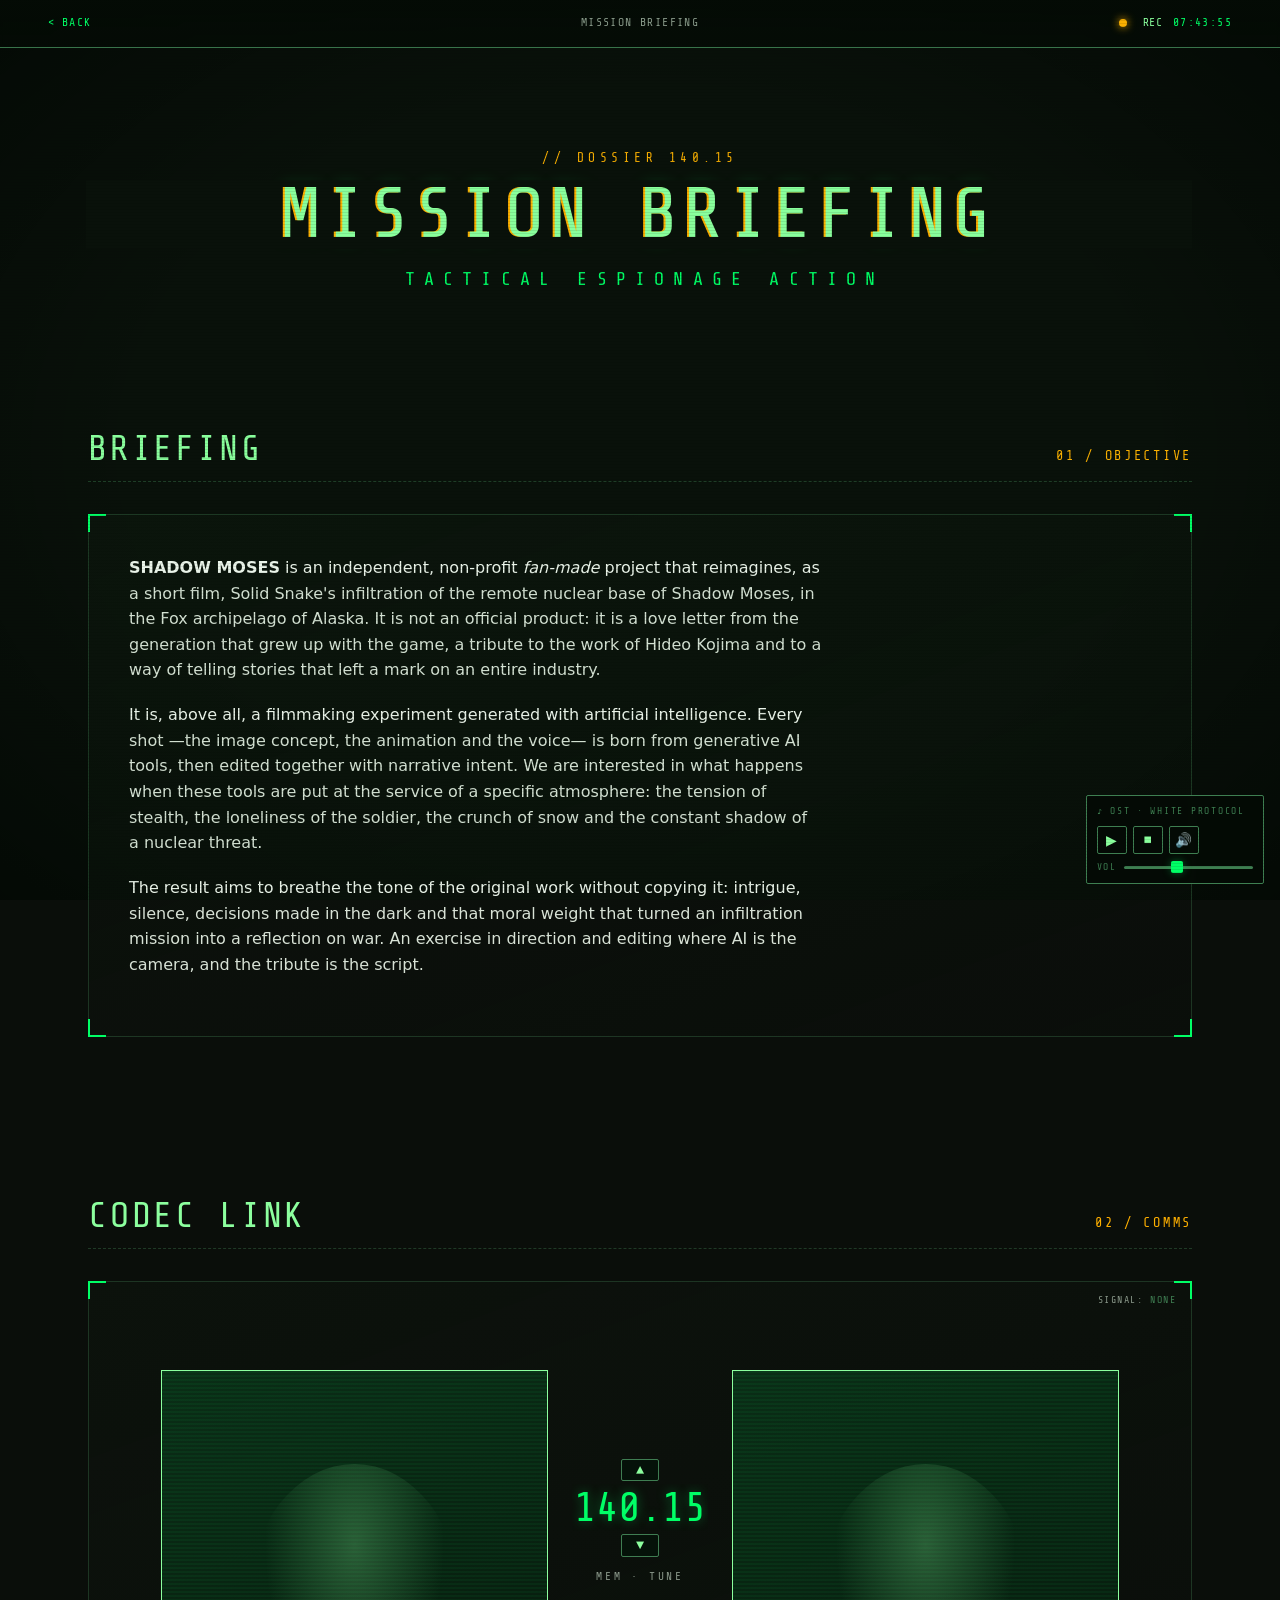
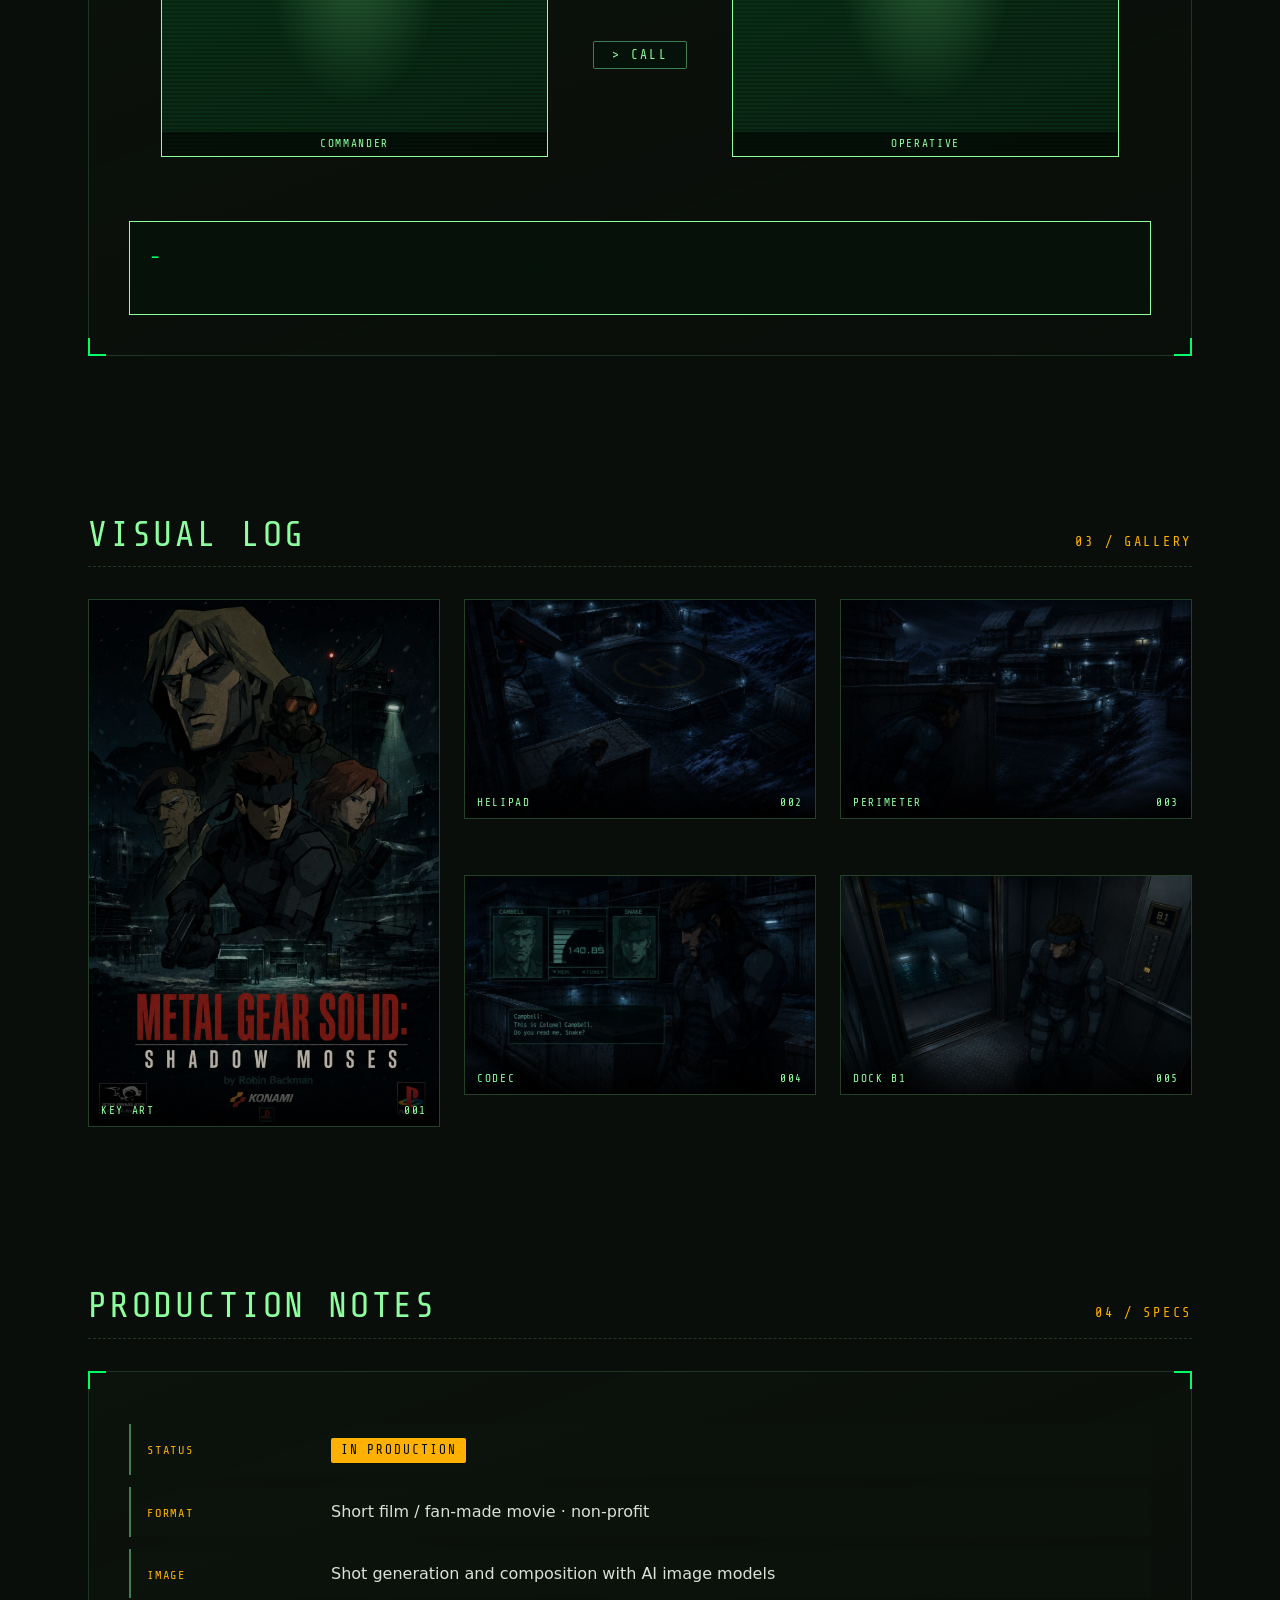
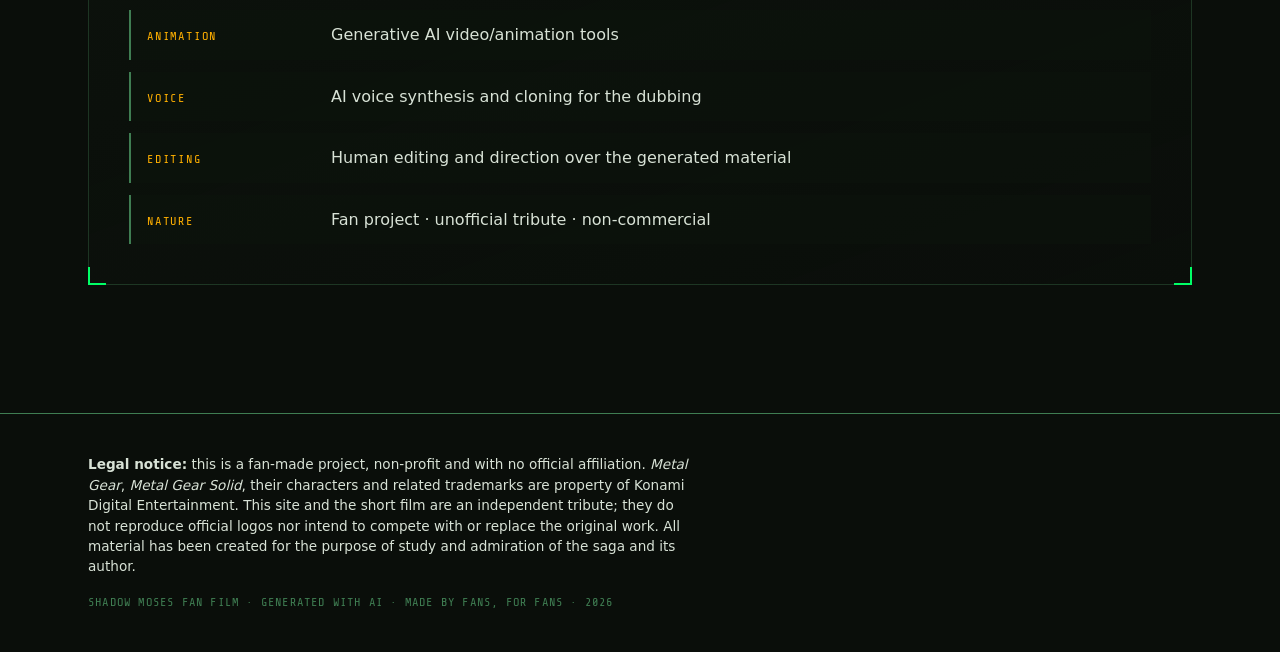
==== commit 28498f4e: "fix: responsive CODEC layout on mobile + cache-bust CSS/JS" ====
--- a/proyecto.html
+++ b/proyecto.html
@@ -11,7 +11,7 @@
   <link rel="preconnect" href="https://fonts.gstatic.com" crossorigin>
   <link href="https://fonts.googleapis.com/css2?family=Share+Tech+Mono&family=VT323&display=swap" rel="stylesheet">
 
-  <link rel="stylesheet" href="css/styles.css">
+  <link rel="stylesheet" href="css/styles.css?v=2">
 </head>
 <body>
   <a href="#main" class="skip-link">Skip to content</a>
@@ -291,8 +291,8 @@
     <audio id="bg-music" src="assets/audio/White%20Protocol-project-track.mp3" loop preload="auto"></audio>
   </div>
 
-  <script src="js/main.js" defer></script>
+  <script src="js/main.js?v=2" defer></script>
   <!-- Interactive CODEC (dial/call state machine). Independent of main.js. -->
-  <script src="js/codec-interactive.js" defer></script>
+  <script src="js/codec-interactive.js?v=2" defer></script>
 </body>
 </html>
--- a/css/styles.css
+++ b/css/styles.css
@@ -881,6 +881,31 @@
   .codec.is-dialing .codec__portrait::after,
   .codec.is-nosignal .codec__portrait::after { animation: none; }
   .codec__caret { animation: none; }
+}
+
+/* Móvil: el grid de 3 columnas aplasta los retratos. Reordenamos: los dos
+   retratos arriba (uno al lado del otro, tamaño usable para que las fotos se
+   vean) y el dial/controles a lo ancho debajo. */
+@media (max-width: 560px) {
+  .codec__screen {
+    grid-template-columns: 1fr 1fr;
+    grid-template-areas:
+      "cmd op"
+      "freq freq";
+    gap: 1rem;
+    padding: 1.25rem 1rem;
+  }
+  #codec-portrait-commander { grid-area: cmd; }
+  #codec-portrait-operative { grid-area: op; }
+  .codec__freq { grid-area: freq; }
+
+  /* Indicador de señal en flujo (evita solaparse con el corchete de esquina) */
+  .codec__signal { position: static; text-align: right; margin-bottom: 0.25rem; }
+
+  /* Objetivos táctiles más grandes en el dial */
+  .codec__dial-btn { width: 3.2rem; font-size: 1rem; line-height: 1.8; }
+  input.codec__freq-value { width: 6ch; }
+  .codec__call { padding: 0.5rem 1.5rem; font-size: 0.85rem; }
 }
 
 /* --- GALERÍA / VISUAL LOG --- */
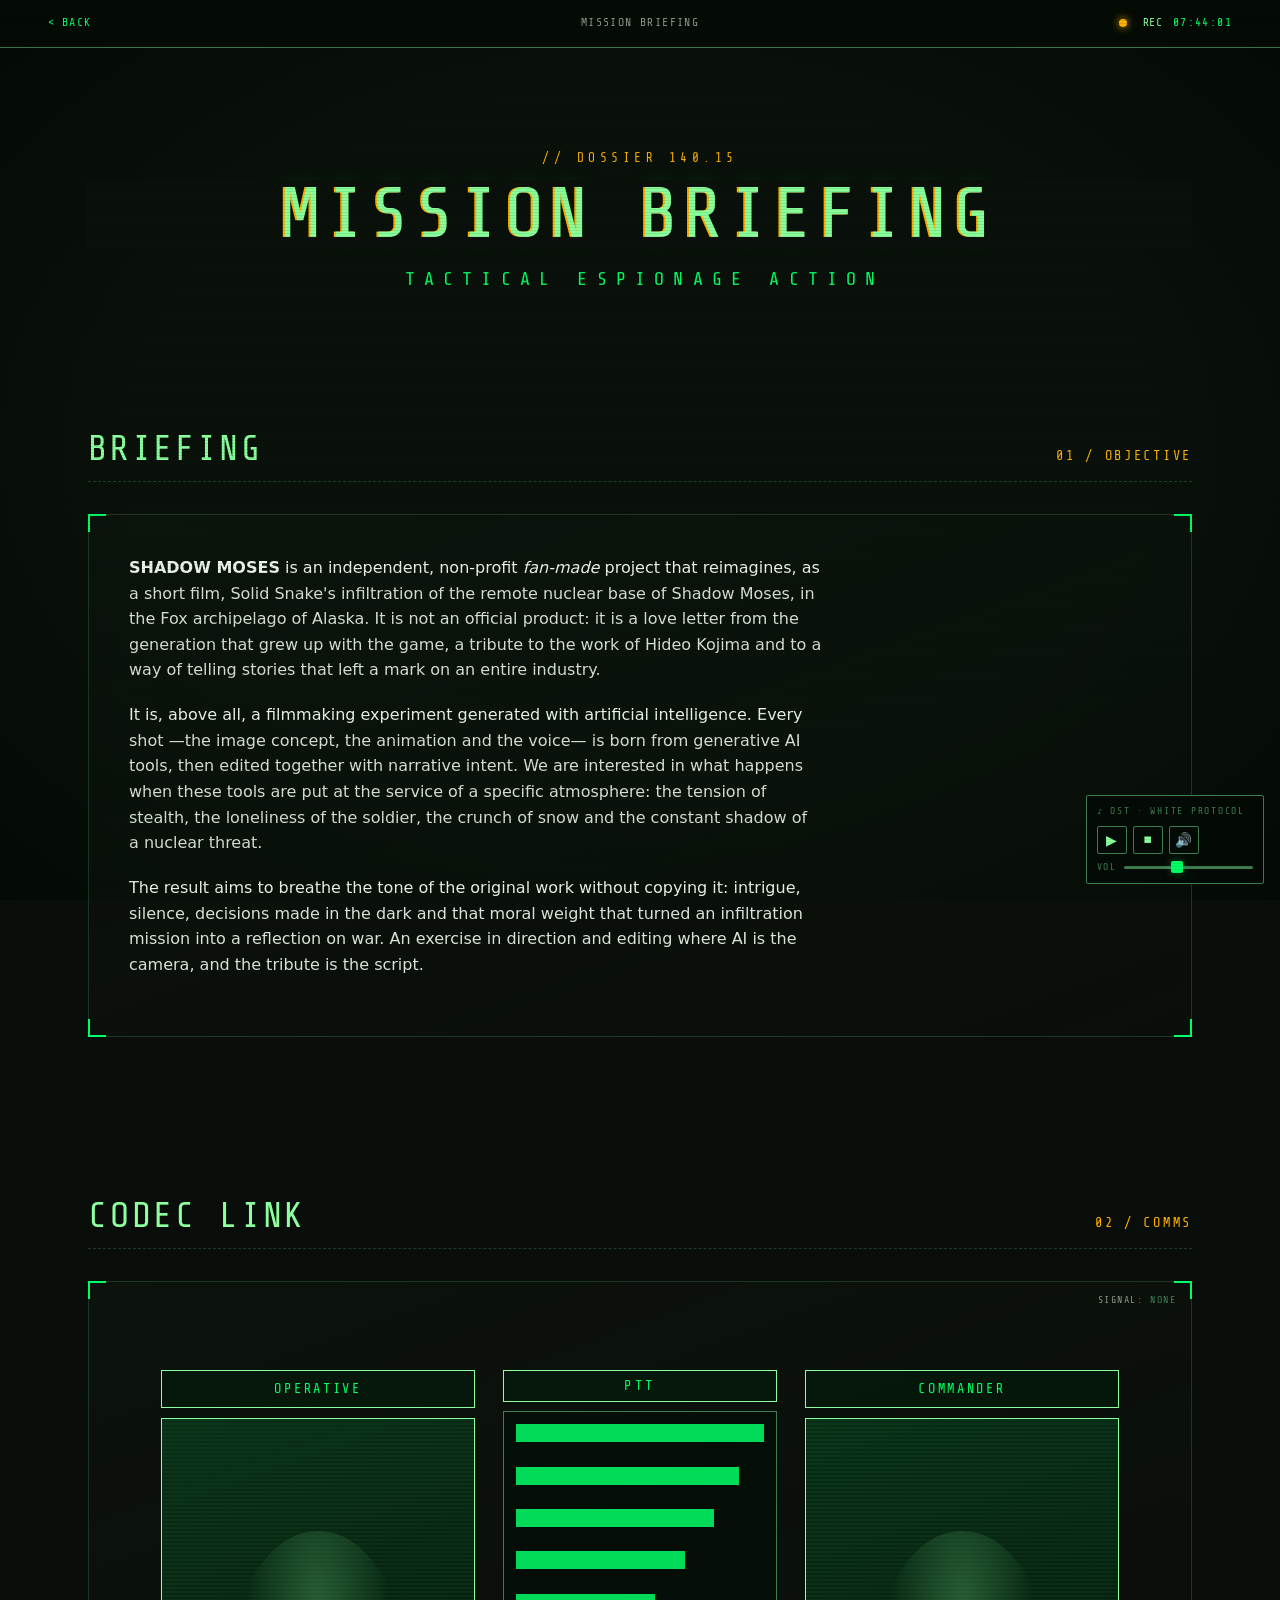
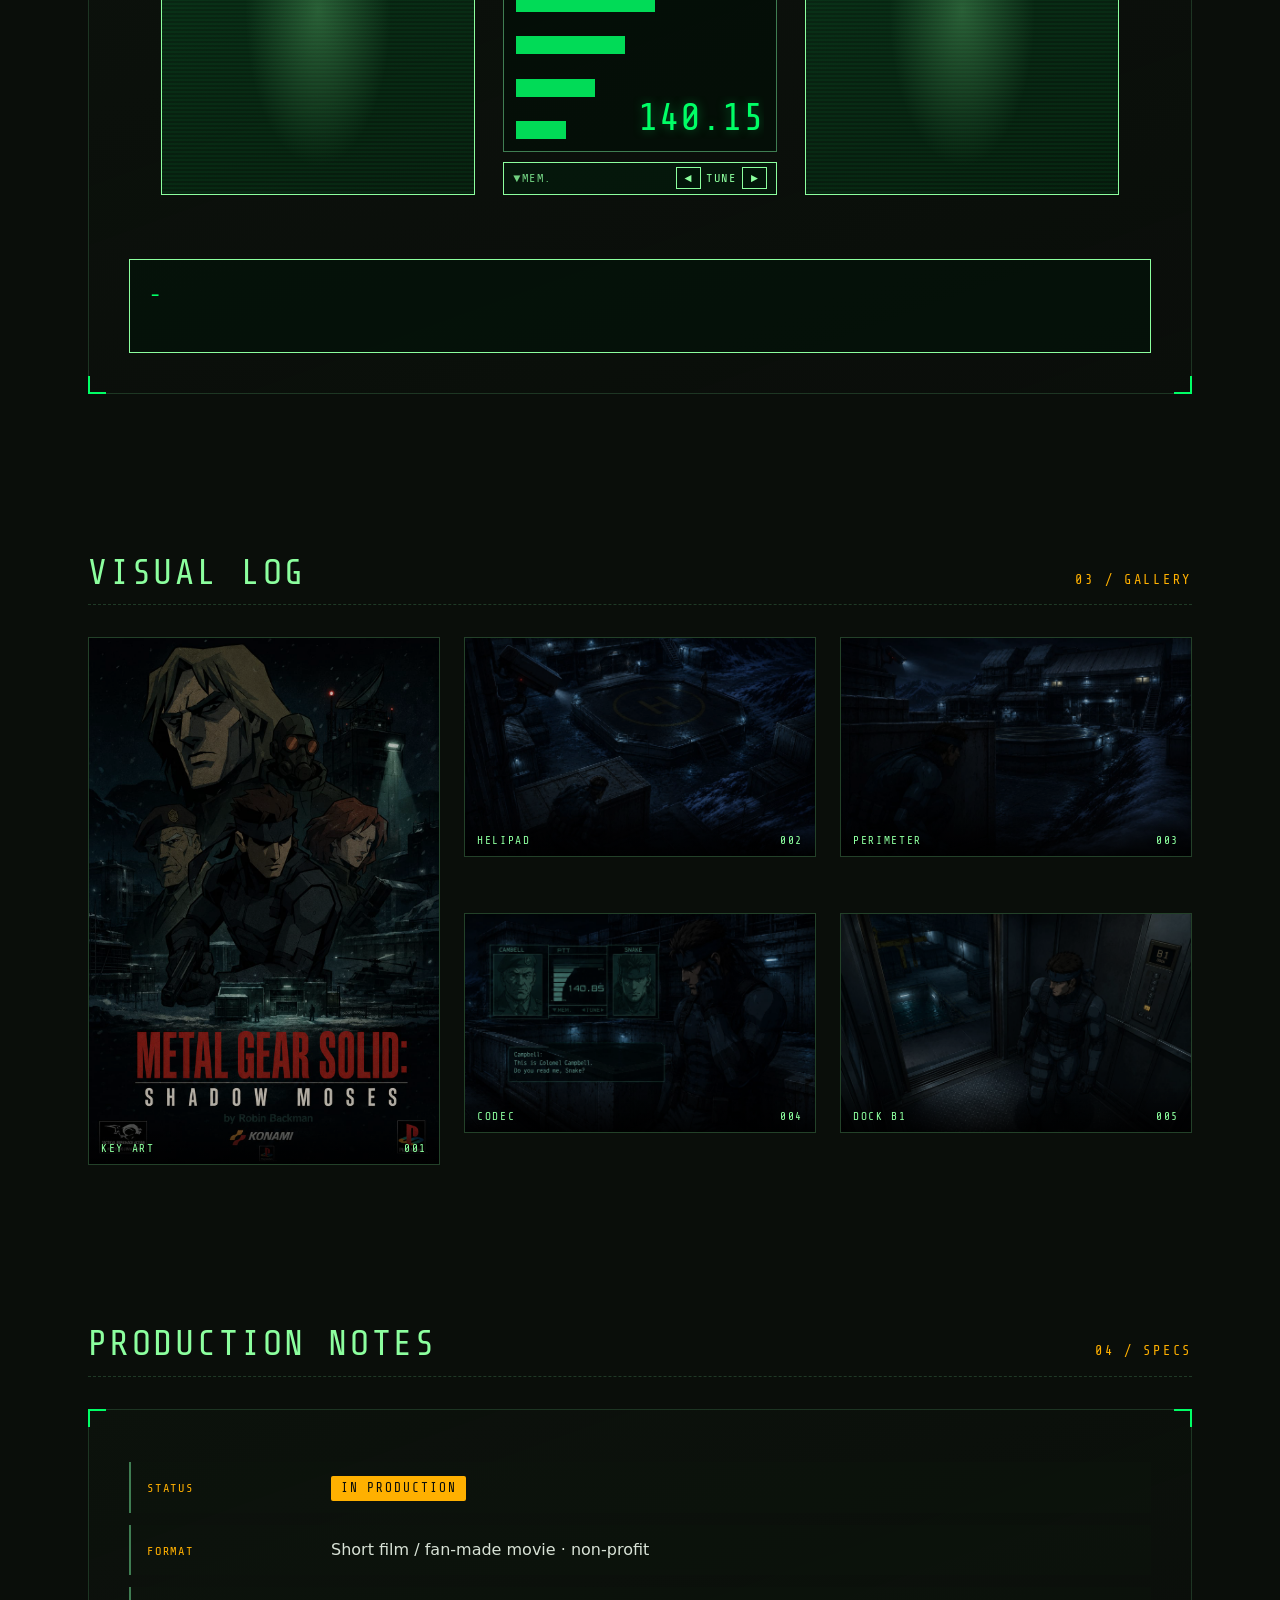
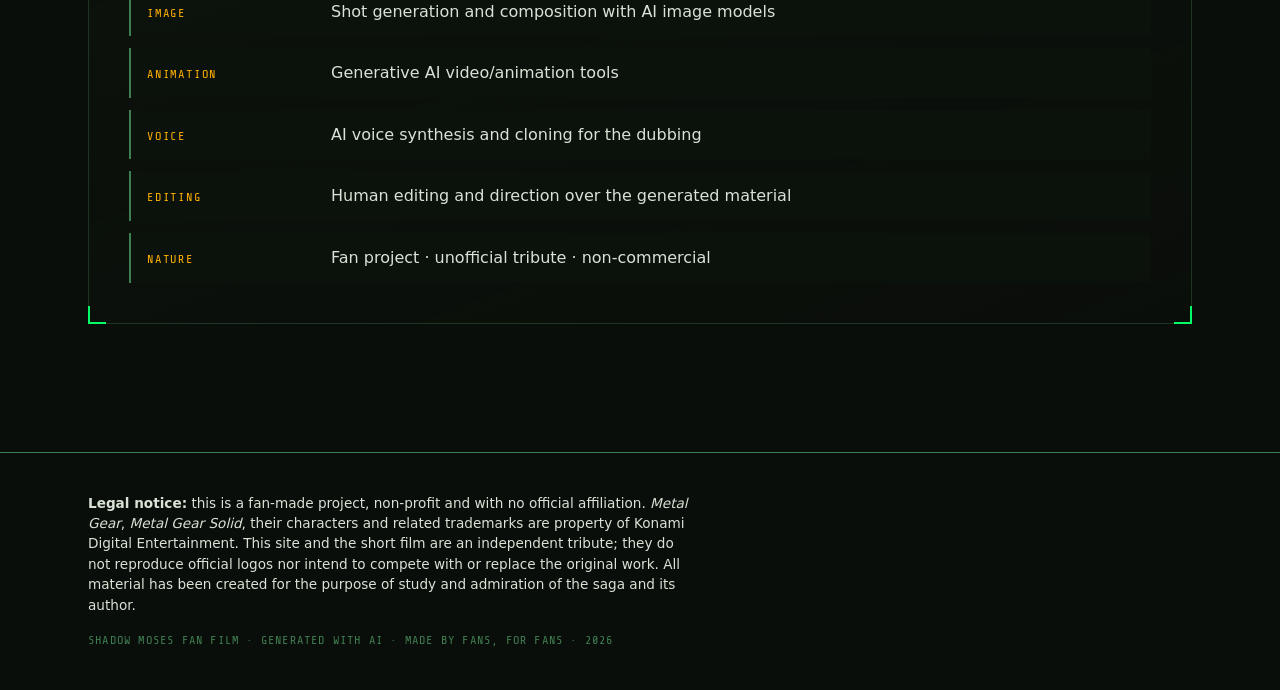
==== commit f062ef4e: "eat: MGS-style CODEC layout (desktop+mobile) with optimized WebP portraits" ====
--- a/proyecto.html
+++ b/proyecto.html
@@ -11,7 +11,7 @@
   <link rel="preconnect" href="https://fonts.gstatic.com" crossorigin>
   <link href="https://fonts.googleapis.com/css2?family=Share+Tech+Mono&family=VT323&display=swap" rel="stylesheet">
 
-  <link rel="stylesheet" href="css/styles.css?v=2">
+  <link rel="stylesheet" href="css/styles.css?v=3">
 </head>
 <body>
   <a href="#main" class="skip-link">Skip to content</a>
@@ -95,33 +95,43 @@
           <div class="codec__signal" aria-live="polite">SIGNAL: <span id="codec-signal">NONE</span></div>
 
           <div class="codec__screen">
-            <!-- Left portrait: COMMANDER (becomes Snake once connected) -->
-            <div class="codec__portrait" id="codec-portrait-commander">
-              <img class="codec__photo" id="codec-photo-commander" alt="" hidden>
-              <span id="codec-name-commander">COMMANDER</span>
+            <!-- Left face: OPERATIVE (becomes the dialed character) -->
+            <div class="codec__face">
+              <div class="codec__name"><span id="codec-name-operative">OPERATIVE</span></div>
+              <div class="codec__portrait" id="codec-portrait-operative">
+                <img class="codec__photo" id="codec-photo-operative" alt="" hidden>
+              </div>
             </div>
 
-            <!-- Frequency dial + audio bars + CALL -->
+            <!-- Center panel: PTT (call) + signal bars + frequency + TUNE -->
             <div class="codec__freq">
-              <div class="codec__dial">
-                <button type="button" class="codec__dial-btn" id="codec-freq-up" aria-label="Increase frequency">▲</button>
+              <button type="button" class="codec__ptt" id="codec-call"
+                      aria-label="Start call (push to talk)">PTT</button>
+              <div class="codec__display">
+                <div class="codec__waves" id="codec-waves" aria-hidden="true">
+                  <span></span><span></span><span></span><span></span>
+                  <span></span><span></span><span></span><span></span>
+                </div>
                 <input type="text" class="codec__freq-value" id="codec-freq"
                        inputmode="decimal" maxlength="6" autocomplete="off"
                        aria-label="CODEC frequency (type it, or use the arrows)" value="140.15">
-                <button type="button" class="codec__dial-btn" id="codec-freq-down" aria-label="Decrease frequency">▼</button>
               </div>
-              <div class="codec__freq-label">MEM · TUNE</div>
-              <div class="codec__waves" id="codec-waves" aria-hidden="true">
-                <span></span><span></span><span></span><span></span>
-                <span></span><span></span><span></span>
+              <div class="codec__tune">
+                <span class="codec__mem" aria-hidden="true">▼MEM.</span>
+                <span class="codec__tune-group">
+                  <button type="button" class="codec__tune-btn" id="codec-freq-down" aria-label="Decrease frequency">◄</button>
+                  <span class="codec__tune-label" aria-hidden="true">TUNE</span>
+                  <button type="button" class="codec__tune-btn" id="codec-freq-up" aria-label="Increase frequency">►</button>
+                </span>
               </div>
-              <button type="button" class="codec__call" id="codec-call">&gt; CALL</button>
             </div>
 
-            <!-- Right portrait: OPERATIVE (becomes the dialed character) -->
-            <div class="codec__portrait" id="codec-portrait-operative">
-              <img class="codec__photo" id="codec-photo-operative" alt="" hidden>
-              <span id="codec-name-operative">OPERATIVE</span>
+            <!-- Right face: COMMANDER (always Snake once connected) -->
+            <div class="codec__face">
+              <div class="codec__name"><span id="codec-name-commander">COMMANDER</span></div>
+              <div class="codec__portrait" id="codec-portrait-commander">
+                <img class="codec__photo" id="codec-photo-commander" alt="" hidden>
+              </div>
             </div>
           </div>
 
@@ -293,6 +303,6 @@
 
   <script src="js/main.js?v=2" defer></script>
   <!-- Interactive CODEC (dial/call state machine). Independent of main.js. -->
-  <script src="js/codec-interactive.js?v=2" defer></script>
+  <script src="js/codec-interactive.js?v=3" defer></script>
 </body>
 </html>
--- a/css/styles.css
+++ b/css/styles.css
@@ -606,18 +606,39 @@
   gap: 1rem;
   align-items: stretch;
 }
+/* Pantalla del CODEC: 3 columnas SIEMPRE (retrato | panel PTT | retrato),
+   como en el diseño de referencia del juego. minmax(0,…) permite que las
+   columnas se encojan en pantallas estrechas sin desbordar. */
 .codec__screen {
   display: grid;
-  /* minmax(0,1fr) permite que los retratos se encojan en pantallas estrechas.
-     Con 1fr "a secas" su mínimo es min-content y desbordaban (scroll horizontal). */
-  grid-template-columns: minmax(0, 1fr) auto minmax(0, 1fr);
-  gap: clamp(0.5rem, 2vw, 1.5rem);
-  align-items: center;
-  padding: clamp(1rem, 3vw, 2rem);
+  grid-template-columns: minmax(0, 1.15fr) minmax(0, 1fr) minmax(0, 1.15fr);
+  gap: clamp(0.5rem, 2.5vw, 1.75rem);
+  align-items: stretch;
+  padding: clamp(0.75rem, 3vw, 2rem);
+}
+/* Columna de personaje: nombre arriba + retrato debajo */
+.codec__face {
+  display: flex;
+  flex-direction: column;
+  gap: clamp(0.35rem, 1.2vw, 0.6rem);
+  min-width: 0;
+}
+.codec__name {
+  border: 1px solid var(--green);
+  background: rgba(0, 30, 12, 0.55);
+  font-family: var(--font-hud);
+  font-size: clamp(0.6rem, 1.8vw, 0.85rem);
+  color: var(--green-bright);
+  text-align: center;
+  padding: clamp(0.25rem, 1vw, 0.45rem) 0.2rem;
+  letter-spacing: 0.2em;
+  white-space: nowrap;
+  overflow: hidden;
+  text-overflow: ellipsis;
 }
 /* Retratos del CODEC: recuadros con barrido interno */
 .codec__portrait {
-  aspect-ratio: 1 / 1;
+  aspect-ratio: 5 / 6;
   border: 1px solid var(--green);
   background:
     repeating-linear-gradient(
@@ -628,76 +649,76 @@
       transparent 4px
     ),
     linear-gradient(160deg, rgba(0, 255, 102, 0.12), rgba(0, 40, 15, 0.4));
-  display: flex;
-  align-items: flex-end;
-  justify-content: center;
   position: relative;
   overflow: hidden;
   min-width: 0; /* deja que el retrato se encoja dentro de su columna del grid */
 }
-.codec__portrait span {
-  font-family: var(--font-hud);
-  font-size: 0.7rem;
-  color: var(--green);
-  background: rgba(0, 0, 0, 0.6);
-  width: 100%;
-  text-align: center;
-  padding: 0.2rem;
-  letter-spacing: 0.15em;
-}
 /* Silueta genérica (sin usar assets con copyright) */
 .codec__portrait::before {
   content: "";
   position: absolute;
-  bottom: 1.4rem;
+  left: 50%;
+  transform: translateX(-50%);
+  bottom: 0;
   width: 55%;
   height: 70%;
   background: radial-gradient(ellipse at 50% 30%, rgba(140,255,158,0.25), transparent 60%);
   border-radius: 50% 50% 40% 40%;
 }
 
-/* Zona central: frecuencia + ondas de audio animadas */
+/* Zona central: PTT + barras de señal + frecuencia + TUNE */
 .codec__freq {
-  text-align: center;
+  display: flex;
+  flex-direction: column;
+  gap: clamp(0.35rem, 1.2vw, 0.6rem);
+  min-width: 0;
 }
 .codec__freq-value {
   font-family: var(--font-hud);
-  font-size: clamp(1.5rem, 5vw, 2.6rem);
+  font-size: clamp(1.1rem, 3.6vw, 2.4rem);
   color: var(--green-bright);
   text-shadow: 0 0 12px var(--green-glow);
 }
-.codec__freq-label {
-  font-family: var(--font-hud);
-  font-size: 0.7rem;
-  letter-spacing: 0.25em;
-  color: var(--text-dim);
-  margin-top: 0.7rem; /* separa MEM · TUNE del botón ▼ del dial */
-}
-/* Barras de audio que "laten" */
+/* Display central: las barras forman la "cuña" y la frecuencia se
+   superpone abajo a la derecha (donde las barras ya son cortas). */
+.codec__display {
+  position: relative;
+  flex: 1;
+  border: 1px solid var(--green-dim);
+  background: rgba(0, 14, 6, 0.6);
+  padding: clamp(0.4rem, 1.4vw, 0.75rem);
+  display: flex;
+  flex-direction: column;
+  justify-content: space-between;
+  min-height: clamp(90px, 20vw, 170px);
+}
+/* Barras de señal en cuña (anchos descendentes, como el diseño original) */
 .codec__waves {
   display: flex;
-  align-items: flex-end;
-  justify-content: center;
-  gap: 3px;
-  height: 34px;
-  margin-top: 0.6rem;
+  flex-direction: column;
+  justify-content: space-between;
+  gap: clamp(3px, 0.7vw, 6px);
+  flex: 1;
 }
 .codec__waves span {
   display: block;
-  width: 4px;
+  flex: 1;
+  max-height: clamp(8px, 1.6vw, 18px);
   background: var(--green-bright);
+  opacity: 0.85;
   animation: wave 1s ease-in-out infinite;
 }
-.codec__waves span:nth-child(1) { animation-delay: 0s; }
-.codec__waves span:nth-child(2) { animation-delay: 0.1s; }
-.codec__waves span:nth-child(3) { animation-delay: 0.2s; }
-.codec__waves span:nth-child(4) { animation-delay: 0.3s; }
-.codec__waves span:nth-child(5) { animation-delay: 0.15s; }
-.codec__waves span:nth-child(6) { animation-delay: 0.25s; }
-.codec__waves span:nth-child(7) { animation-delay: 0.05s; }
+.codec__waves span:nth-child(1) { width: 100%; animation-delay: 0s; }
+.codec__waves span:nth-child(2) { width: 90%;  animation-delay: 0.1s; }
+.codec__waves span:nth-child(3) { width: 80%;  animation-delay: 0.2s; }
+.codec__waves span:nth-child(4) { width: 68%;  animation-delay: 0.3s; }
+.codec__waves span:nth-child(5) { width: 56%;  animation-delay: 0.15s; }
+.codec__waves span:nth-child(6) { width: 44%;  animation-delay: 0.25s; }
+.codec__waves span:nth-child(7) { width: 32%;  animation-delay: 0.05s; }
+.codec__waves span:nth-child(8) { width: 20%;  animation-delay: 0.35s; }
 @keyframes wave {
-  0%, 100% { height: 20%; opacity: 0.6; }
-  50% { height: 100%; opacity: 1; }
+  0%, 100% { opacity: 0.45; }
+  50% { opacity: 1; }
 }
 
 /* Caja de diálogo del CODEC con texto tecleado */
@@ -739,44 +760,50 @@
 .codec.is-talking .codec__signal span { color: var(--green-bright); }
 .codec.is-nosignal .codec__signal span { color: var(--red); }
 
-/* Dial de frecuencia (flechas ↑/↓ alrededor del display existente) */
-.codec__dial {
-  display: flex;
-  flex-direction: column;
-  align-items: center;
-  gap: 0.2rem;
-}
-.codec__dial-btn,
-.codec__call {
+/* PTT: cabecera del panel central; es el botón de llamada */
+.codec__ptt,
+.codec__tune-btn {
   font-family: var(--font-hud);
   color: var(--green);
   background: rgba(0, 20, 8, 0.5);
-  border: 1px solid var(--green-dim);
-  border-radius: var(--radius);
+  border: 1px solid var(--green);
   cursor: pointer;
   transition: color 0.15s, box-shadow 0.15s, border-color 0.15s;
 }
-.codec__dial-btn {
-  width: 2.4rem;
-  line-height: 1.5;
-  font-size: 0.85rem;
-}
-.codec__dial-btn:hover,
-.codec__dial-btn:focus-visible,
-.codec__call:hover,
-.codec__call:focus-visible {
+.codec__ptt {
+  width: 100%;
+  padding: clamp(0.25rem, 1vw, 0.45rem) 0.2rem;
+  font-size: clamp(0.6rem, 1.8vw, 0.85rem);
+  letter-spacing: 0.25em;
+  color: var(--green-bright);
+  background: rgba(0, 30, 12, 0.55);
+}
+.codec__ptt:hover,
+.codec__ptt:focus-visible,
+.codec__tune-btn:hover,
+.codec__tune-btn:focus-visible {
   color: var(--green-bright);
   border-color: var(--green-bright);
   box-shadow: 0 0 10px var(--green-glow);
   outline: none;
 }
-/* El display de frecuencia es un <input> editable con aspecto del original */
+.codec__ptt[disabled],
+.codec__tune-btn[disabled] {
+  opacity: 0.4;
+  cursor: default;
+  box-shadow: none;
+  border-color: var(--green-dim);
+}
+/* El display de frecuencia es un <input> editable superpuesto a la cuña */
 input.codec__freq-value {
+  position: absolute;
+  right: clamp(0.3rem, 1.2vw, 0.75rem);
+  bottom: clamp(0.3rem, 1.2vw, 0.75rem);
   width: 6.2ch;
   padding: 0;
   border: none;
   background: transparent;
-  text-align: center;
+  text-align: right;
   cursor: text;
   -webkit-appearance: none;
   appearance: none;
@@ -788,22 +815,31 @@
 input.codec__freq-value:disabled {
   opacity: 0.75;
 }
-.codec__call {
-  margin-top: 0.75rem;
-  padding: 0.35rem 1.1rem;
-  font-size: 0.8rem;
-  letter-spacing: 0.18em;
-}
-.codec__call[disabled] {
-  opacity: 0.4;
-  cursor: default;
-  box-shadow: none;
-  border-color: var(--green-dim);
+/* Barra inferior: ▼MEM. + ◄ TUNE ► (las flechas sintonizan) */
+.codec__tune {
+  border: 1px solid var(--green);
+  background: rgba(0, 30, 12, 0.55);
+  display: flex;
+  align-items: center;
+  justify-content: space-between;
+  gap: 0.3rem;
+  padding: clamp(0.15rem, 0.8vw, 0.3rem) clamp(0.3rem, 1vw, 0.55rem);
+  font-family: var(--font-hud);
+  font-size: clamp(0.55rem, 1.6vw, 0.75rem);
+  letter-spacing: 0.12em;
   color: var(--green);
 }
-
-/* La etiqueta del retrato debe verse por encima de la foto */
-.codec__portrait span { position: relative; z-index: 2; }
+.codec__mem { opacity: 0.8; }
+.codec__tune-group {
+  display: flex;
+  align-items: center;
+  gap: clamp(0.15rem, 0.8vw, 0.35rem);
+}
+.codec__tune-btn {
+  padding: 0.1rem clamp(0.25rem, 1vw, 0.5rem);
+  font-size: inherit;
+  line-height: 1.4;
+}
 
 /* Foto del personaje revelada al conectar (cubre la silueta) */
 .codec__photo {
@@ -862,7 +898,7 @@
 }
 
 /* Barras de audio: quietas en idle, activas solo mientras se habla */
-.codec__waves span { animation-play-state: paused; opacity: 0.35; }
+.codec__waves span { animation-play-state: paused; opacity: 0.85; }
 .codec.is-talking .codec__waves span { animation-play-state: running; opacity: 1; }
 
 /* Cursor parpadeante en la caja de diálogo */
@@ -883,29 +919,20 @@
   .codec__caret { animation: none; }
 }
 
-/* Móvil: el grid de 3 columnas aplasta los retratos. Reordenamos: los dos
-   retratos arriba (uno al lado del otro, tamaño usable para que las fotos se
-   vean) y el dial/controles a lo ancho debajo. */
+/* Móvil: se mantiene el mismo layout de 3 columnas del diseño original,
+   solo se compactan espacios y tipografía para que quepa sin desbordar. */
 @media (max-width: 560px) {
   .codec__screen {
-    grid-template-columns: 1fr 1fr;
-    grid-template-areas:
-      "cmd op"
-      "freq freq";
-    gap: 1rem;
-    padding: 1.25rem 1rem;
+    gap: 0.5rem;
+    padding: 0.75rem 0.6rem;
   }
-  #codec-portrait-commander { grid-area: cmd; }
-  #codec-portrait-operative { grid-area: op; }
-  .codec__freq { grid-area: freq; }
 
   /* Indicador de señal en flujo (evita solaparse con el corchete de esquina) */
   .codec__signal { position: static; text-align: right; margin-bottom: 0.25rem; }
 
-  /* Objetivos táctiles más grandes en el dial */
-  .codec__dial-btn { width: 3.2rem; font-size: 1rem; line-height: 1.8; }
-  input.codec__freq-value { width: 6ch; }
-  .codec__call { padding: 0.5rem 1.5rem; font-size: 0.85rem; }
+  /* MEM./TUNE compactos pero pulsables */
+  .codec__tune { flex-wrap: wrap; justify-content: center; }
+  .codec__tune-btn { padding: 0.2rem 0.5rem; }
 }
 
 /* --- GALERÍA / VISUAL LOG --- */
@@ -1159,7 +1186,7 @@
   .glitch::before,
   .glitch::after { display: none; }               /* sin glitch */
   .reveal { opacity: 1; transform: none; }        /* contenido siempre visible */
-  .codec__waves span { height: 60%; }             /* ondas estáticas */
+  .codec__waves span { animation: none; opacity: 0.85; } /* barras estáticas */
   .alert-badge { animation: none; }
 }
 
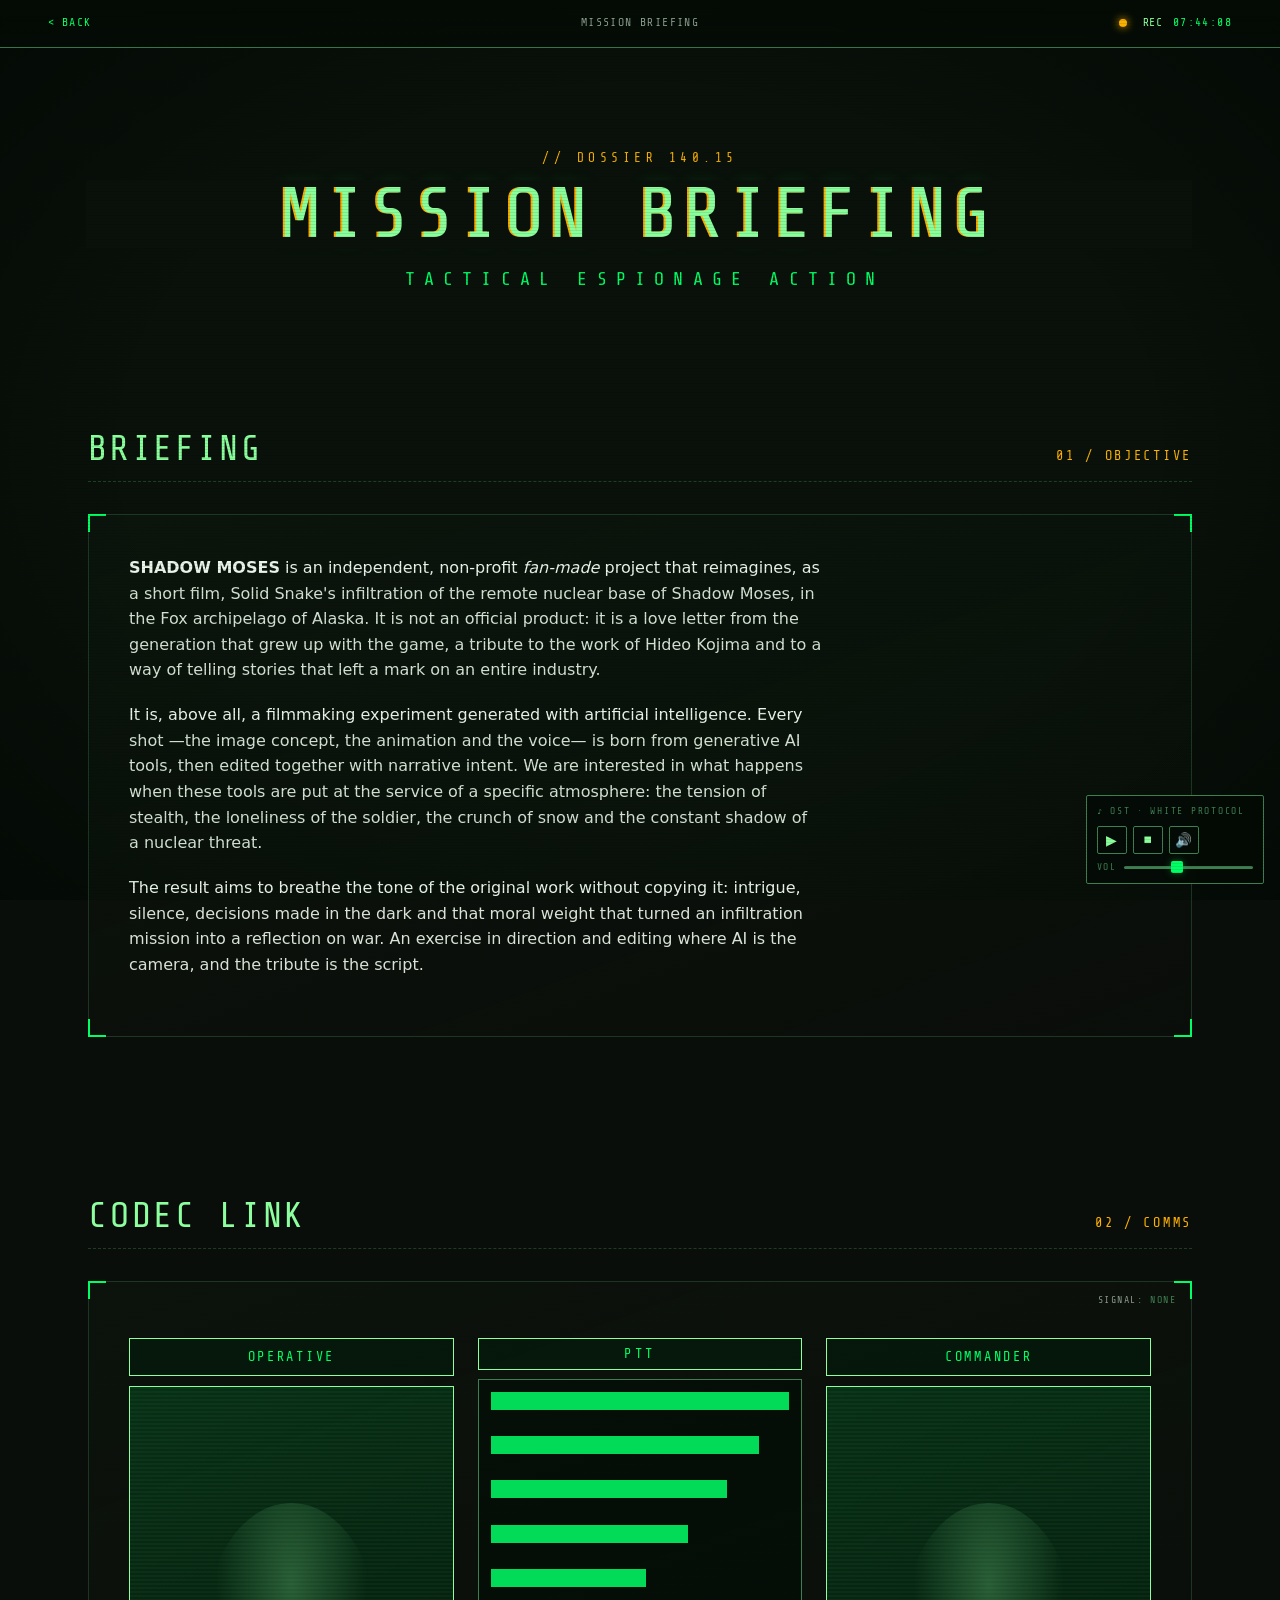
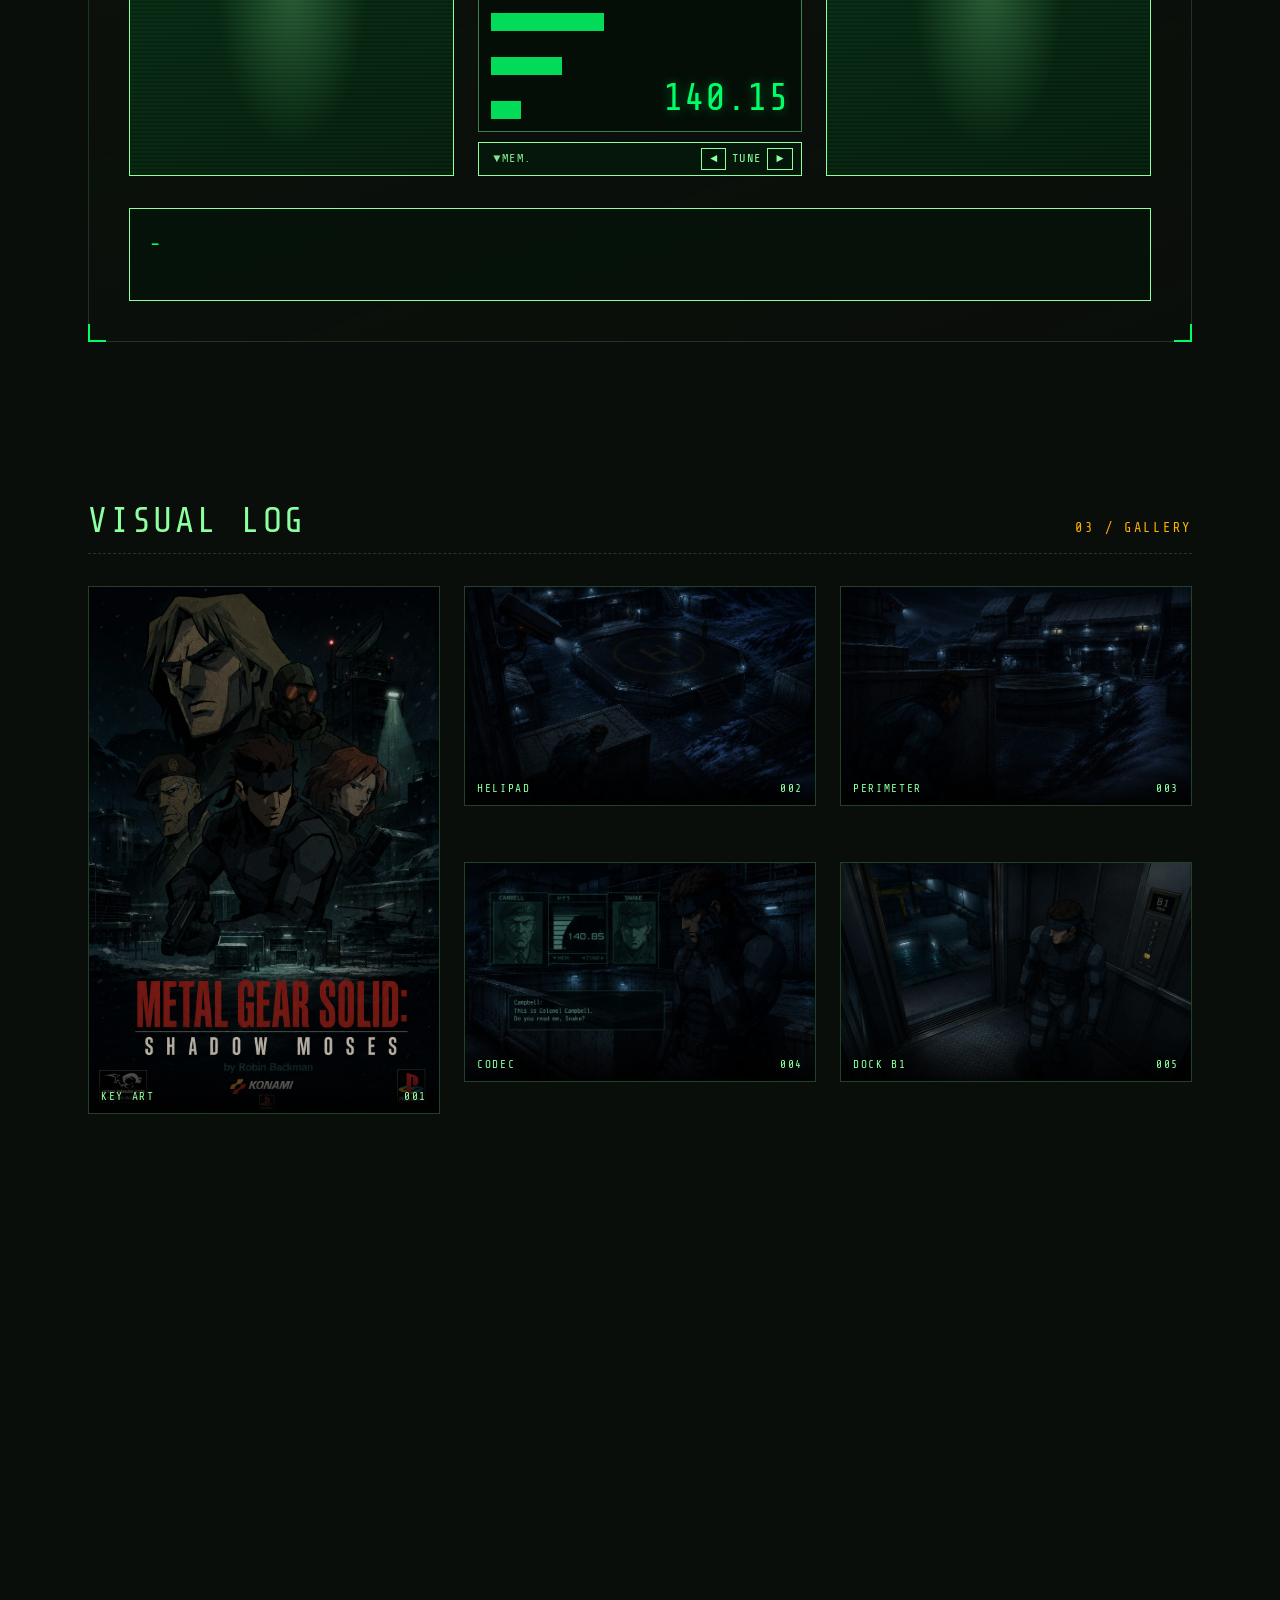
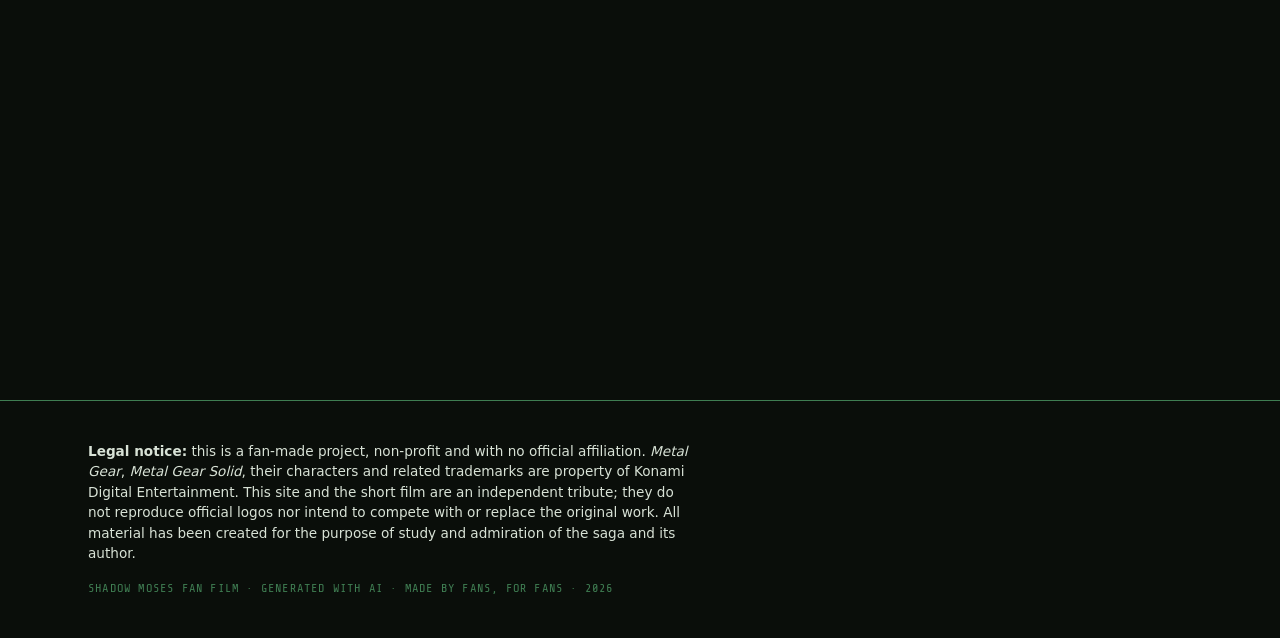
==== commit cb9a77c7: "feat: CODEC MEMORY frequency list + responsive column/bar polish" ====
--- a/proyecto.html
+++ b/proyecto.html
@@ -11,7 +11,7 @@
   <link rel="preconnect" href="https://fonts.gstatic.com" crossorigin>
   <link href="https://fonts.googleapis.com/css2?family=Share+Tech+Mono&family=VT323&display=swap" rel="stylesheet">
 
-  <link rel="stylesheet" href="css/styles.css?v=3">
+  <link rel="stylesheet" href="css/styles.css?v=4">
 </head>
 <body>
   <a href="#main" class="skip-link">Skip to content</a>
@@ -115,9 +115,14 @@
                 <input type="text" class="codec__freq-value" id="codec-freq"
                        inputmode="decimal" maxlength="6" autocomplete="off"
                        aria-label="CODEC frequency (type it, or use the arrows)" value="140.15">
+                <!-- MEMORY: saved frequencies (filled from FREQUENCIES by
+                     js/codec-interactive.js). Opens over the display. -->
+                <div class="codec__memlist" id="codec-memlist" role="menu"
+                     aria-label="Saved frequencies" hidden></div>
               </div>
               <div class="codec__tune">
-                <span class="codec__mem" aria-hidden="true">▼MEM.</span>
+                <button type="button" class="codec__mem" id="codec-mem"
+                        aria-expanded="false" aria-controls="codec-memlist">▼MEM.</button>
                 <span class="codec__tune-group">
                   <button type="button" class="codec__tune-btn" id="codec-freq-down" aria-label="Decrease frequency">◄</button>
                   <span class="codec__tune-label" aria-hidden="true">TUNE</span>
@@ -303,6 +308,6 @@
 
   <script src="js/main.js?v=2" defer></script>
   <!-- Interactive CODEC (dial/call state machine). Independent of main.js. -->
-  <script src="js/codec-interactive.js?v=3" defer></script>
+  <script src="js/codec-interactive.js?v=4" defer></script>
 </body>
 </html>
--- a/css/styles.css
+++ b/css/styles.css
@@ -611,10 +611,10 @@
    columnas se encojan en pantallas estrechas sin desbordar. */
 .codec__screen {
   display: grid;
-  grid-template-columns: minmax(0, 1.15fr) minmax(0, 1fr) minmax(0, 1.15fr);
-  gap: clamp(0.5rem, 2.5vw, 1.75rem);
+  /* 3 columnas IGUALES; el padding lo pone ya el marco .hud-frame */
+  grid-template-columns: repeat(3, minmax(0, 1fr));
+  gap: clamp(0.4rem, 2vw, 1.5rem);
   align-items: stretch;
-  padding: clamp(0.75rem, 3vw, 2rem);
 }
 /* Columna de personaje: nombre arriba + retrato debajo */
 .codec__face {
@@ -708,14 +708,16 @@
   opacity: 0.85;
   animation: wave 1s ease-in-out infinite;
 }
+/* Los anchos siguen un arco circular (reducción suave arriba, rápida
+   abajo), como en el diseño del juego — no una diagonal recta. */
 .codec__waves span:nth-child(1) { width: 100%; animation-delay: 0s; }
 .codec__waves span:nth-child(2) { width: 90%;  animation-delay: 0.1s; }
-.codec__waves span:nth-child(3) { width: 80%;  animation-delay: 0.2s; }
-.codec__waves span:nth-child(4) { width: 68%;  animation-delay: 0.3s; }
-.codec__waves span:nth-child(5) { width: 56%;  animation-delay: 0.15s; }
-.codec__waves span:nth-child(6) { width: 44%;  animation-delay: 0.25s; }
-.codec__waves span:nth-child(7) { width: 32%;  animation-delay: 0.05s; }
-.codec__waves span:nth-child(8) { width: 20%;  animation-delay: 0.35s; }
+.codec__waves span:nth-child(3) { width: 79%;  animation-delay: 0.2s; }
+.codec__waves span:nth-child(4) { width: 66%;  animation-delay: 0.3s; }
+.codec__waves span:nth-child(5) { width: 52%;  animation-delay: 0.15s; }
+.codec__waves span:nth-child(6) { width: 38%;  animation-delay: 0.25s; }
+.codec__waves span:nth-child(7) { width: 24%;  animation-delay: 0.05s; }
+.codec__waves span:nth-child(8) { width: 10%;  animation-delay: 0.35s; }
 @keyframes wave {
   0%, 100% { opacity: 0.45; }
   50% { opacity: 1; }
@@ -829,7 +831,71 @@
   letter-spacing: 0.12em;
   color: var(--green);
 }
-.codec__mem { opacity: 0.8; }
+/* ▼MEM.: abre la lista MEMORY de frecuencias guardadas */
+.codec__mem {
+  background: transparent;
+  border: 1px solid transparent;
+  color: var(--green);
+  font-family: inherit;
+  font-size: inherit;
+  letter-spacing: inherit;
+  padding: 0.1rem 0.3rem;
+  cursor: pointer;
+  opacity: 0.9;
+  transition: color 0.15s, box-shadow 0.15s, border-color 0.15s;
+}
+.codec__mem:hover,
+.codec__mem:focus-visible,
+.codec__mem[aria-expanded="true"] {
+  color: var(--green-bright);
+  border-color: var(--green-bright);
+  box-shadow: 0 0 10px var(--green-glow);
+  outline: none;
+  opacity: 1;
+}
+.codec__mem[disabled] {
+  opacity: 0.4;
+  cursor: default;
+  box-shadow: none;
+  border-color: transparent;
+}
+
+/* Lista MEMORY: se abre sobre el display central, como en el juego */
+.codec__memlist {
+  position: absolute;
+  inset: 0;
+  z-index: 2;
+  background: rgba(0, 14, 6, 0.96);
+  display: flex;
+  flex-direction: column;
+  justify-content: center;
+  gap: clamp(1px, 0.4vw, 5px);
+  padding: clamp(0.25rem, 1vw, 0.75rem);
+  overflow-y: auto;
+}
+.codec__memlist[hidden] { display: none; }
+.codec__memlist-item {
+  display: flex;
+  justify-content: space-between;
+  align-items: baseline;
+  gap: 0.5rem;
+  background: transparent;
+  border: 1px solid transparent;
+  color: var(--green);
+  font-family: var(--font-hud);
+  font-size: clamp(0.55rem, 1.6vw, 0.8rem);
+  letter-spacing: 0.1em;
+  padding: clamp(0.15rem, 0.7vw, 0.35rem) 0.4rem;
+  cursor: pointer;
+  text-align: left;
+}
+.codec__memlist-item:hover,
+.codec__memlist-item:focus-visible {
+  color: var(--green-bright);
+  border-color: var(--green-bright);
+  background: rgba(0, 255, 102, 0.08);
+  outline: none;
+}
 .codec__tune-group {
   display: flex;
   align-items: center;
@@ -922,10 +988,20 @@
 /* Móvil: se mantiene el mismo layout de 3 columnas del diseño original,
    solo se compactan espacios y tipografía para que quepa sin desbordar. */
 @media (max-width: 560px) {
-  .codec__screen {
-    gap: 0.5rem;
-    padding: 0.75rem 0.6rem;
-  }
+  .codec__screen { gap: 0.4rem; }
+
+  /* El marco exterior se estrecha para dar más ancho a las columnas */
+  .codec.hud-frame { padding: 0.9rem 0.6rem; }
+
+  /* El número ocupa proporcionalmente más ancho en pantallas pequeñas:
+     la cuña se recorta más para no rozar la frecuencia. */
+  .codec__waves span:nth-child(2) { width: 86%; }
+  .codec__waves span:nth-child(3) { width: 72%; }
+  .codec__waves span:nth-child(4) { width: 58%; }
+  .codec__waves span:nth-child(5) { width: 44%; }
+  .codec__waves span:nth-child(6) { width: 30%; }
+  .codec__waves span:nth-child(7) { width: 17%; }
+  .codec__waves span:nth-child(8) { width: 7%; }
 
   /* Indicador de señal en flujo (evita solaparse con el corchete de esquina) */
   .codec__signal { position: static; text-align: right; margin-bottom: 0.25rem; }
